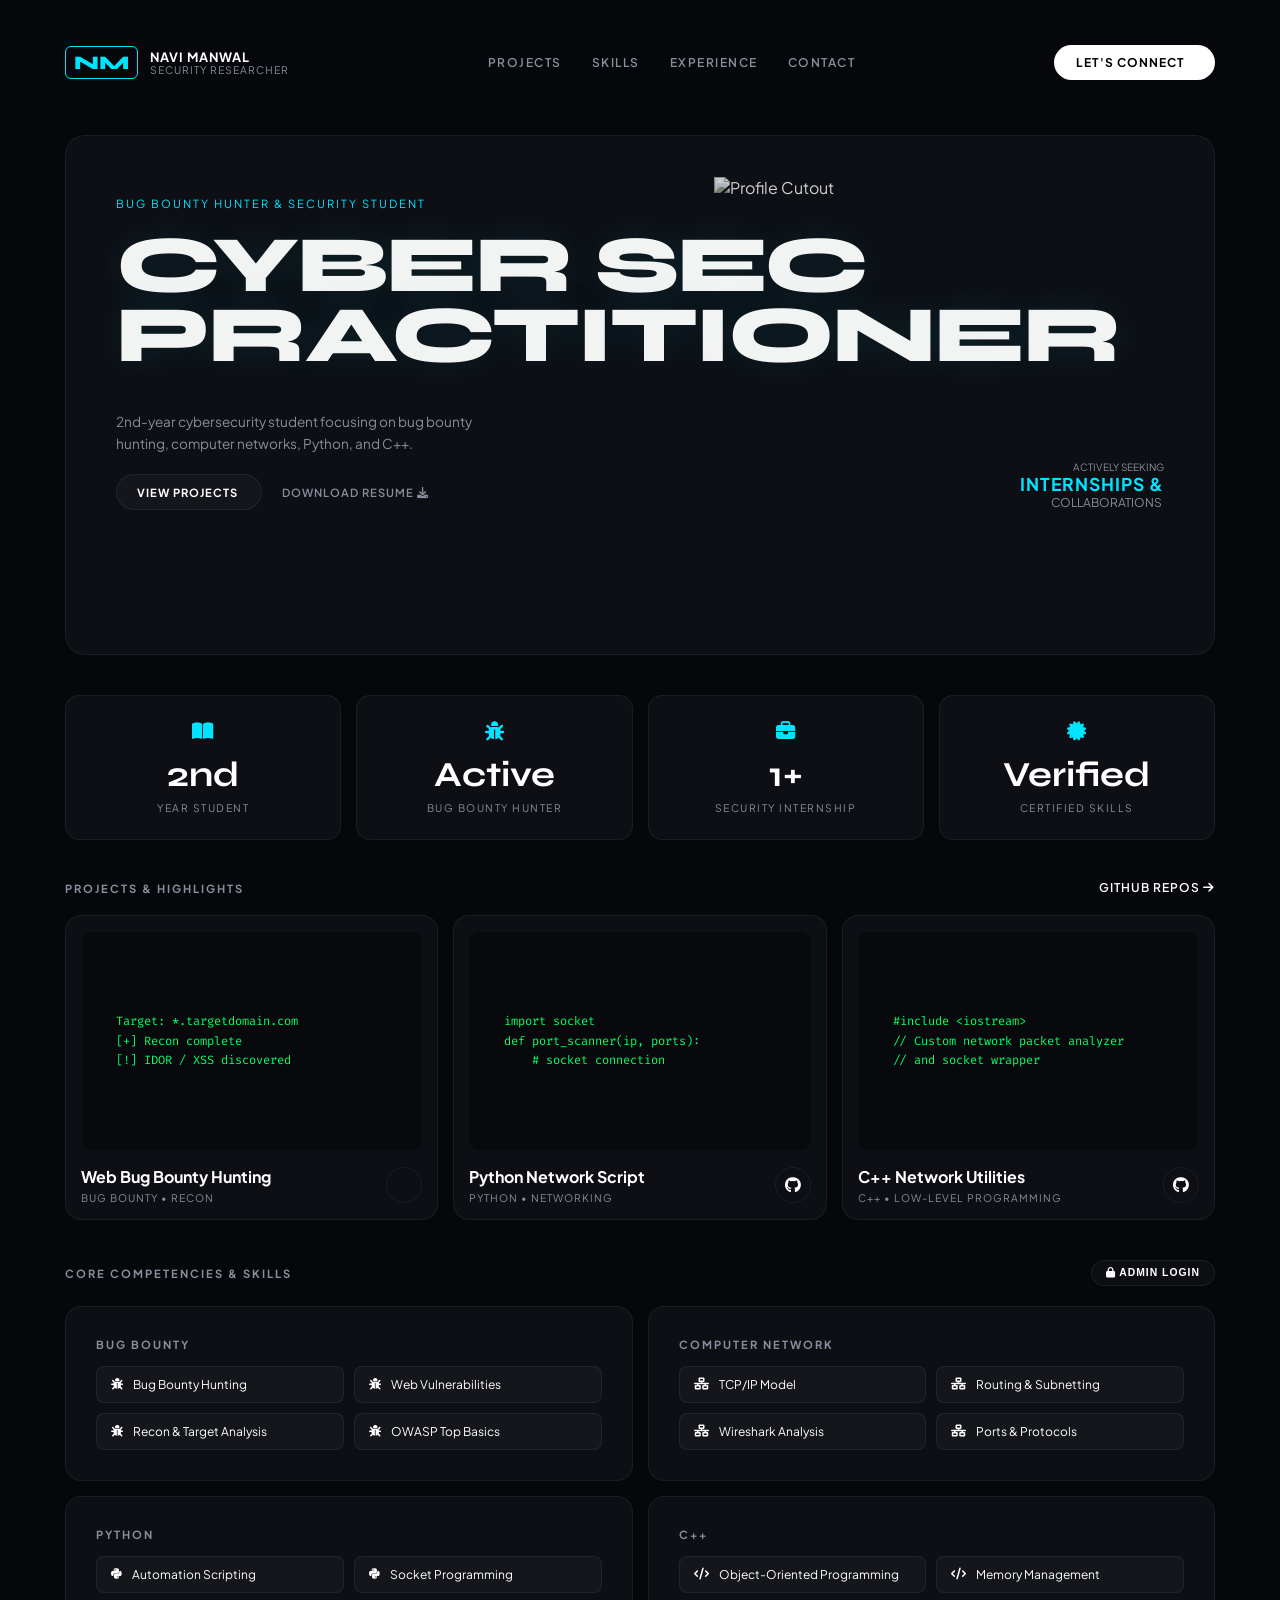
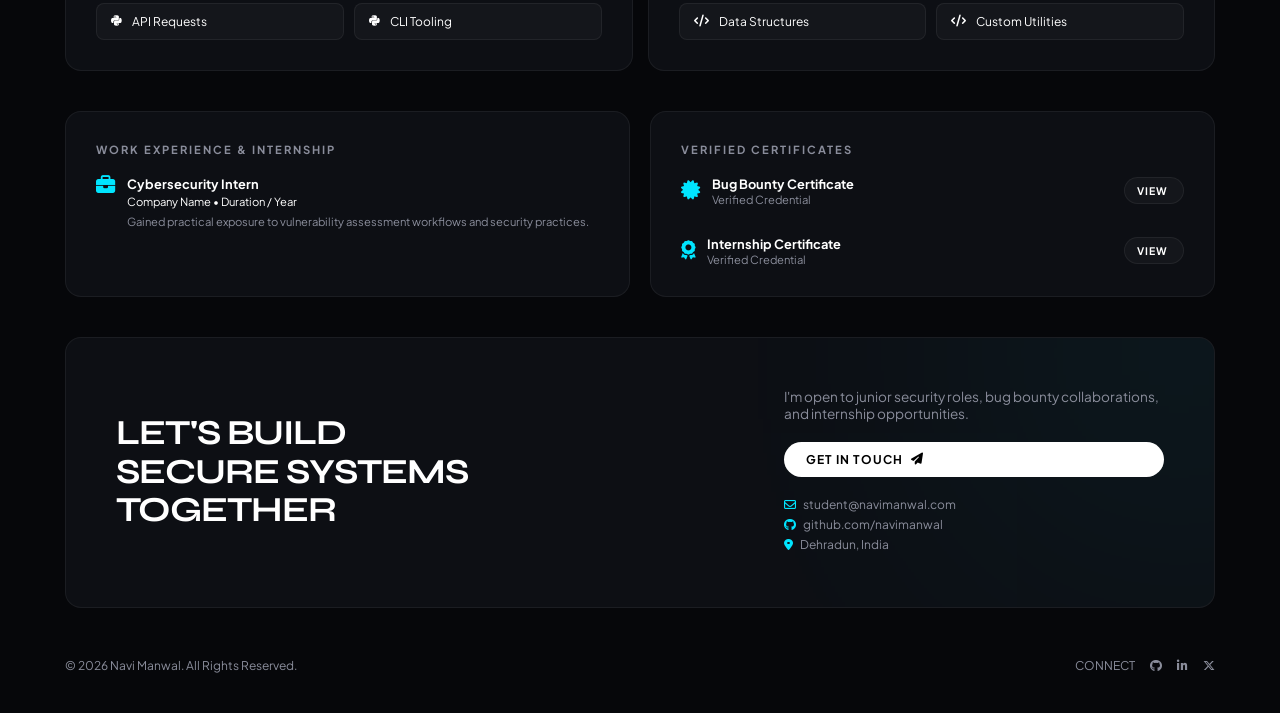
==== index.htm @ b8444556 "Add files via upload" ====
<!DOCTYPE html>
<html lang="en">
<head>
    <meta charset="UTF-8">
    <meta name="viewport" content="width=device-width, initial-scale=1.0">
    <title>Portfolio | Cyber Sec Student & Bug Bounty Hunter</title>
    <!-- FontAwesome Icons -->
    <link rel="stylesheet" href="https://cdnjs.cloudflare.com/ajax/libs/font-awesome/6.5.1/css/all.min.css">
    <!-- Google Fonts -->
    <link href="https://fonts.googleapis.com/css2?family=Plus+Jakarta+Sans:wght@300;400;500;600;700&family=Syne:wght@700;800&family=Fira+Code:wght@400;600&display=swap" rel="stylesheet">
    
    <style>
        :root {
            --bg-main: #06070a;
            --card-bg: #0d0f14;
            --card-border: rgba(255, 255, 255, 0.06);
            --text-primary: #ffffff;
            --text-muted: #8a8d9b;
            --cyber-accent: #00e5ff; 
            --cyber-glow: rgba(0, 229, 255, 0.2);
            --font-main: 'Plus Jakarta Sans', sans-serif;
            --font-heading: 'Syne', sans-serif;
            --font-mono: 'Fira Code', monospace;
        }

        * {
            margin: 0;
            padding: 0;
            box-sizing: border-box;
            scroll-behavior: smooth;
        }

        body {
            background-color: var(--bg-main);
            color: var(--text-primary);
            font-family: var(--font-main);
            display: flex;
            justify-content: center;
            padding: 30px 15px;
        }

        .page-wrapper {
            width: 100%;
            max-width: 1150px;
            display: flex;
            flex-direction: column;
            gap: 40px;
            position: relative;
            z-index: 2;
        }

        .navbar {
            display: flex;
            justify-content: space-between;
            align-items: center;
            padding: 15px 0;
        }

        .logo {
            display: flex;
            align-items: center;
            gap: 12px;
        }

        .logo-icon {
            font-family: var(--font-heading);
            font-weight: 800;
            font-size: 1.2rem;
            border: 1px solid var(--cyber-accent);
            padding: 4px 8px;
            border-radius: 6px;
            color: var(--cyber-accent);
        }

        .logo-text {
            display: flex;
            flex-direction: column;
            line-height: 1.1;
            font-size: 0.8rem;
            letter-spacing: 1px;
        }

        .logo-text small {
            color: var(--text-muted);
            font-size: 0.65rem;
        }

        .nav-links {
            display: flex;
            gap: 30px;
        }

        .nav-links a {
            color: var(--text-muted);
            text-decoration: none;
            font-size: 0.75rem;
            font-weight: 600;
            letter-spacing: 1.5px;
            transition: color 0.3s;
        }

        .nav-links a:hover {
            color: var(--cyber-accent);
        }

        .btn-pill-light {
            background: var(--text-primary);
            color: #000;
            padding: 10px 22px;
            border-radius: 30px;
            text-decoration: none;
            font-weight: 700;
            font-size: 0.75rem;
            letter-spacing: 1px;
            display: inline-flex;
            align-items: center;
            gap: 8px;
            transition: all 0.3s ease;
            border: none;
            cursor: pointer;
        }

        .btn-pill-light:hover {
            background: var(--cyber-accent);
            box-shadow: 0 0 15px var(--cyber-glow);
            transform: scale(1.03);
        }

        .hero-section {
            position: relative;
            background: var(--card-bg);
            border: 1px solid var(--card-border);
            border-radius: 20px;
            padding: 60px 50px 40px 50px;
            overflow: hidden;
            min-height: 520px;
            display: flex;
            flex-direction: column;
            justify-content: space-between;
        }

        .tagline {
            font-size: 0.7rem;
            letter-spacing: 2px;
            color: var(--cyber-accent);
            display: block;
            margin-bottom: 20px;
        }

        .giant-heading {
            font-family: var(--font-heading);
            font-size: 5rem;
            line-height: 0.88;
            letter-spacing: -2px;
            color: rgba(255, 255, 255, 0.95);
            font-weight: 800;
            pointer-events: none;
            text-shadow: 0 0 40px rgba(0, 229, 255, 0.1);
        }

        .hero-bottom-row {
            display: flex;
            justify-content: space-between;
            align-items: flex-end;
            margin-top: 40px;
            z-index: 2;
        }

        .hero-bio {
            max-width: 380px;
        }

        .hero-bio p {
            color: var(--text-muted);
            font-size: 0.85rem;
            line-height: 1.6;
            margin-bottom: 20px;
        }

        .hero-actions {
            display: flex;
            align-items: center;
            gap: 20px;
        }

        .btn-pill-outline {
            border: 1px solid var(--card-border);
            background: rgba(255, 255, 255, 0.03);
            color: var(--text-primary);
            padding: 10px 20px;
            border-radius: 30px;
            text-decoration: none;
            font-size: 0.7rem;
            font-weight: 700;
            letter-spacing: 1px;
            transition: all 0.3s;
            cursor: pointer;
        }

        .btn-pill-outline:hover {
            border-color: var(--cyber-accent);
            color: var(--cyber-accent);
        }

        .btn-link {
            color: var(--text-muted);
            text-decoration: none;
            font-size: 0.7rem;
            font-weight: 600;
            letter-spacing: 1px;
            transition: color 0.3s;
        }

        .btn-link:hover {
            color: var(--text-primary);
        }

        .availability-badge {
            text-align: right;
            display: flex;
            flex-direction: column;
            font-size: 0.75rem;
            color: var(--text-muted);
        }

        .availability-badge strong {
            color: var(--cyber-accent);
            font-size: 1.1rem;
            letter-spacing: 1px;
        }

        .hero-image-wrapper {
            position: absolute;
            right: 80px;
            bottom: 0;
            width: 420px;
            height: 100%;
            pointer-events: none;
            display: flex;
            align-items: flex-end;
            z-index: 1;
        }

        .hero-image-wrapper img {
            width: 100%;
            height: 92%;
            object-fit: cover;
            object-position: top;
            filter: grayscale(80%) contrast(110%);
            opacity: 0.8;
        }

        .stats-bar {
            display: grid;
            grid-template-columns: repeat(4, 1fr);
            gap: 15px;
        }

        .stat-card {
            background: var(--card-bg);
            border: 1px solid var(--card-border);
            border-radius: 14px;
            padding: 25px 20px;
            text-align: center;
            transition: border-color 0.3s;
        }

        .stat-card:hover {
            border-color: rgba(0, 229, 255, 0.3);
        }

        .stat-card i {
            color: var(--cyber-accent);
            font-size: 1.2rem;
            margin-bottom: 12px;
        }

        .stat-card h2 {
            font-size: 2.2rem;
            font-family: var(--font-heading);
            margin-bottom: 5px;
        }

        .stat-card p {
            color: var(--text-muted);
            font-size: 0.65rem;
            letter-spacing: 1.5px;
        }

        .section {
            display: flex;
            flex-direction: column;
            gap: 20px;
        }

        .section-header {
            display: flex;
            justify-content: space-between;
            align-items: center;
        }

        .section-tag, .box-tag {
            font-size: 0.7rem;
            letter-spacing: 2px;
            color: var(--text-muted);
            font-weight: 700;
            display: block;
        }

        .section-link {
            color: var(--text-primary);
            text-decoration: none;
            font-size: 0.75rem;
            letter-spacing: 1px;
            font-weight: 600;
        }

        .section-link:hover {
            color: var(--cyber-accent);
        }

        .portfolio-grid {
            display: grid;
            grid-template-columns: repeat(3, 1fr);
            gap: 15px;
        }

        .skills-container-grid {
            display: grid;
            grid-template-columns: repeat(2, 1fr);
            gap: 15px;
        }

        .project-card {
            background: var(--card-bg);
            border: 1px solid var(--card-border);
            border-radius: 16px;
            padding: 15px;
            display: flex;
            flex-direction: column;
            gap: 15px;
            transition: transform 0.2s, box-shadow 0.2s;
        }

        .project-card:hover {
            transform: translateY(-5px);
            box-shadow: 0 10px 20px rgba(0, 0, 0, 0.5);
            border-color: rgba(0, 229, 255, 0.2);
        }

        .card-preview {
            height: 220px;
            background: #08090c;
            border-radius: 10px;
            display: flex;
            align-items: center;
            justify-content: center;
            color: var(--text-muted);
            font-size: 0.9rem;
            border: 1px solid rgba(255, 255, 255, 0.02);
        }

        .terminal-preview .mock-ui {
            font-family: var(--font-mono);
            color: #00ff66;
            font-size: 0.75rem;
            text-align: left;
            width: 80%;
            line-height: 1.6;
        }

        .card-info {
            display: flex;
            justify-content: space-between;
            align-items: center;
        }

        .card-info h3 {
            font-size: 1rem;
            margin-bottom: 4px;
        }

        .card-info p {
            font-size: 0.65rem;
            color: var(--text-muted);
            letter-spacing: 1px;
        }

        .icon-btn {
            border: 1px solid var(--card-border);
            width: 36px;
            height: 36px;
            border-radius: 50%;
            display: flex;
            align-items: center;
            justify-content: center;
            color: var(--text-primary);
            text-decoration: none;
            transition: all 0.3s;
        }

        .project-card:hover .icon-btn {
            background: var(--cyber-accent);
            color: #000;
            border-color: var(--cyber-accent);
        }

        .dual-grid-section {
            display: grid;
            grid-template-columns: 1fr 1fr;
            gap: 20px;
        }

        .content-box {
            background: var(--card-bg);
            border: 1px solid var(--card-border);
            border-radius: 16px;
            padding: 30px;
        }

        .tools-grid {
            display: grid;
            grid-template-columns: repeat(2, 1fr);
            gap: 10px;
            margin-top: 15px;
        }

        .tool-badge {
            background: rgba(255, 255, 255, 0.03);
            border: 1px solid var(--card-border);
            padding: 10px 14px;
            border-radius: 8px;
            font-size: 0.75rem;
            display: flex;
            align-items: center;
            gap: 10px;
            transition: border-color 0.3s;
        }

        .tool-badge:hover {
            border-color: var(--cyber-accent);
            color: var(--cyber-accent);
        }

        .education-list {
            display: flex;
            flex-direction: column;
            gap: 15px;
            margin-top: 15px;
        }

        .edu-item {
            display: flex;
            gap: 12px;
            font-size: 0.8rem;
        }

        .edu-item p {
            font-size: 0.7rem;
            color: var(--text-muted);
        }

        .cta-banner {
            background: var(--card-bg);
            border: 1px solid var(--card-border);
            border-radius: 16px;
            padding: 50px;
            display: flex;
            justify-content: space-between;
            align-items: center;
            position: relative;
            overflow: hidden;
        }

        .cta-banner::before {
            content: "";
            position: absolute;
            top: -50%; right: -10%;
            width: 300px; height: 300px;
            background: var(--cyber-accent);
            filter: blur(150px);
            opacity: 0.1;
            z-index: 0;
        }

        .cta-left, .cta-right {
            position: relative;
            z-index: 1;
        }

        .cta-left h2 {
            font-family: var(--font-heading);
            font-size: 2.2rem;
            line-height: 1.1;
            letter-spacing: -1px;
        }

        .cta-right {
            max-width: 380px;
            display: flex;
            flex-direction: column;
            gap: 20px;
        }

        .cta-right p {
            color: var(--text-muted);
            font-size: 0.85rem;
        }

        .contact-details p {
            font-size: 0.75rem;
            margin-bottom: 5px;
            color: var(--text-muted);
        }

        .contact-details i {
            color: var(--cyber-accent);
            margin-right: 5px;
        }

        .bottom-bar {
            display: flex;
            justify-content: space-between;
            align-items: center;
            font-size: 0.75rem;
            color: var(--text-muted);
            padding: 10px 0;
        }

        .footer-socials {
            display: flex;
            align-items: center;
            gap: 15px;
        }

        .footer-socials a {
            color: var(--text-muted);
            text-decoration: none;
            transition: color 0.2s;
        }

        .footer-socials a:hover {
            color: var(--cyber-accent);
        }

        @media (max-width: 900px) {
            .giant-heading { font-size: 3.5rem; }
            .hero-image-wrapper { opacity: 0.2; right: 0; }
            .stats-bar, .portfolio-grid, .dual-grid-section, .skills-container-grid { grid-template-columns: 1fr; }
            .cta-banner { flex-direction: column; gap: 30px; text-align: center; }
        }
    </style>
</head>
<body>

    <div class="page-wrapper">
        <!-- Header -->
        <header class="navbar">
            <div class="logo">
                <span class="logo-icon">NM</span>
                <div class="logo-text">
                    <strong>NAVI MANWAL</strong>
                    <small>SECURITY RESEARCHER</small>
                </div>
            </div>
            <nav class="nav-links">
                <a href="#work">PROJECTS</a>
                <a href="#skills">SKILLS</a>
                <a href="#experience">EXPERIENCE</a>
                <a href="#contact">CONTACT</a>
            </nav>
            <a href="#contact" class="btn-pill-light">LET'S CONNECT <i class="fa-solid fa-arrow-up-right"></i></a>
        </header>

        <!-- Hero Section -->
        <section class="hero-section">
            <div class="hero-content">
                <span class="tagline">BUG BOUNTY HUNTER & SECURITY STUDENT</span>
                <h1 class="giant-heading">CYBER SEC<br>PRACTITIONER</h1>
                
                <div class="hero-bottom-row">
                    <div class="hero-bio">
                        <p>2nd-year cybersecurity student focusing on bug bounty hunting, computer networks, Python, and C++.</p>
                        <div class="hero-actions">
                            <a href="#work" class="btn-pill-outline">VIEW PROJECTS <i class="fa-solid fa-arrow-up-right"></i></a>
                            <a href="#" class="btn-link">DOWNLOAD RESUME <i class="fa-solid fa-download"></i></a>
                        </div>
                    </div>

                    <div class="availability-badge">
                        <small>ACTIVELY SEEKING</small>
                        <strong>INTERNSHIPS &</strong>
                        <span>COLLABORATIONS <i class="fa-solid fa-arrow-up-right"></i></span>
                    </div>
                </div>
            </div>

            <div class="hero-image-wrapper">
                <img src="1.jpg" alt="Profile Cutout">
            </div>
        </section>

        <!-- Stats Bar -->
        <section class="stats-bar">
            <div class="stat-card">
                <i class="fa-solid fa-book-open"></i>
                <h2>2nd</h2>
                <p>YEAR STUDENT</p>
            </div>
            <div class="stat-card">
                <i class="fa-solid fa-bug"></i>
                <h2>Active</h2>
                <p>BUG BOUNTY HUNTER</p>
            </div>
            <div class="stat-card">
                <i class="fa-solid fa-briefcase"></i>
                <h2>1+</h2>
                <p>SECURITY INTERNSHIP</p>
            </div>
            <div class="stat-card">
                <i class="fa-solid fa-certificate"></i>
                <h2>Verified</h2>
                <p>CERTIFIED SKILLS</p>
            </div>
        </section>

        <!-- Projects Section -->
        <section id="work" class="section">
            <div class="section-header">
                <span class="section-tag">PROJECTS & HIGHLIGHTS</span>
                <a href="#" class="section-link">GITHUB REPOS <i class="fa-solid fa-arrow-right"></i></a>
            </div>

            <div class="portfolio-grid">
                <div class="project-card">
                    <div class="card-preview terminal-preview">
                        <div class="mock-ui">Target: *.targetdomain.com<br>[+] Recon complete<br>[!] IDOR / XSS discovered</div>
                    </div>
                    <div class="card-info">
                        <div>
                            <h3>Web Bug Bounty Hunting</h3>
                            <p>BUG BOUNTY • RECON</p>
                        </div>
                        <a href="#" class="icon-btn"><i class="fa-solid fa-arrow-up-right"></i></a>
                    </div>
                </div>

                <div class="project-card">
                    <div class="card-preview terminal-preview">
                        <div class="mock-ui">import socket<br>def port_scanner(ip, ports):<br>&nbsp;&nbsp;&nbsp;&nbsp;# socket connection</div>
                    </div>
                    <div class="card-info">
                        <div>
                            <h3>Python Network Script</h3>
                            <p>PYTHON • NETWORKING</p>
                        </div>
                        <a href="#" class="icon-btn"><i class="fa-brands fa-github"></i></a>
                    </div>
                </div>

                <div class="project-card">
                    <div class="card-preview terminal-preview">
                        <div class="mock-ui">#include &lt;iostream&gt;<br>// Custom network packet analyzer<br>// and socket wrapper</div>
                    </div>
                    <div class="card-info">
                        <div>
                            <h3>C++ Network Utilities</h3>
                            <p>C++ • LOW-LEVEL PROGRAMMING</p>
                        </div>
                        <a href="#" class="icon-btn"><i class="fa-brands fa-github"></i></a>
                    </div>
                </div>
            </div>
        </section>

        <!-- Dynamic Skills Section -->
        <section id="skills" class="section">
            <div class="section-header" style="align-items: center;">
                <span class="section-tag">CORE COMPETENCIES & SKILLS</span>
                <!-- Secret Admin Login Button for You Only -->
                <button onclick="adminLogin()" class="btn-pill-outline" style="padding: 6px 14px; font-size: 0.65rem;">
                    <i class="fa-solid fa-lock"></i> ADMIN LOGIN
                </button>
            </div>

            <!-- Skills Box Grid -->
            <div id="skills-container" class="skills-container-grid"></div>

            <!-- Protected Add Skill Form (Hidden by default) -->
            <div id="admin-panel" class="content-box" style="border: 1px dashed rgba(0, 229, 255, 0.4); margin-top: 5px; display: none;">
                <div style="display: flex; justify-content: space-between; align-items: center;">
                    <span class="box-tag" style="color: var(--cyber-accent);"><i class="fa-solid fa-shield-halved"></i> SECURE ADMIN PANEL: ADD NEW SKILL</span>
                    <button onclick="adminLogout()" style="background: none; border: none; color: var(--text-muted); cursor: pointer; font-size: 0.7rem;"><i class="fa-solid fa-xmark"></i> LOCK</button>
                </div>
                <form id="add-skill-form" style="display: flex; gap: 12px; margin-top: 15px; flex-wrap: wrap; align-items: center;">
                    <select id="skill-category" style="background: #06070a; color: #fff; border: 1px solid var(--card-border); padding: 10px 14px; border-radius: 8px; font-size: 0.75rem; outline: none; cursor: pointer;">
                        <option value="BUG BOUNTY">BUG BOUNTY</option>
                        <option value="COMPUTER NETWORK">COMPUTER NETWORK</option>
                        <option value="PYTHON">PYTHON</option>
                        <option value="C++">C++</option>
                    </select>
                    <input type="text" id="new-skill-name" placeholder="Type skill name (e.g. Wireshark)" required style="background: #06070a; color: #fff; border: 1px solid var(--card-border); padding: 10px 14px; border-radius: 8px; font-size: 0.75rem; flex-grow: 1; outline: none;">
                    <button type="submit" class="btn-pill-light" style="padding: 10px 20px; font-size: 0.7rem;">ADD SKILL</button>
                </form>
            </div>
        </section>

        <!-- Experience & Certificates Section -->
        <section id="experience" class="dual-grid-section">
            <div class="content-box">
                <span class="box-tag">WORK EXPERIENCE & INTERNSHIP</span>
                <div class="education-list" style="margin-top: 20px;">
                    <div class="edu-item">
                        <i class="fa-solid fa-briefcase" style="font-size: 1.2rem; color: var(--cyber-accent);"></i>
                        <div>
                            <strong>Cybersecurity Intern</strong>
                            <p style="color: var(--text-primary); margin-top: 2px;">Company Name • Duration / Year</p>
                            <p style="margin-top: 6px; line-height: 1.4;">Gained practical exposure to vulnerability assessment workflows and security practices.</p>
                        </div>
                    </div>
                </div>
            </div>

            <div class="content-box">
                <span class="box-tag">VERIFIED CERTIFICATES</span>
                <div class="education-list" style="margin-top: 20px;">
                    <div class="edu-item" style="align-items: center; justify-content: space-between;">
                        <div style="display: flex; gap: 12px; align-items: center;">
                            <i class="fa-solid fa-certificate" style="font-size: 1.2rem; color: var(--cyber-accent);"></i>
                            <div>
                                <strong>Bug Bounty Certificate</strong>
                                <p>Verified Credential</p>
                            </div>
                        </div>
                        <a href="#" class="btn-pill-outline" style="padding: 6px 12px; font-size: 0.65rem;">VIEW <i class="fa-solid fa-arrow-up-right"></i></a>
                    </div>

                    <div class="edu-item" style="align-items: center; justify-content: space-between; margin-top: 15px;">
                        <div style="display: flex; gap: 12px; align-items: center;">
                            <i class="fa-solid fa-award" style="font-size: 1.2rem; color: var(--cyber-accent);"></i>
                            <div>
                                <strong>Internship Certificate</strong>
                                <p>Verified Credential</p>
                            </div>
                        </div>
                        <a href="#" class="btn-pill-outline" style="padding: 6px 12px; font-size: 0.65rem;">VIEW <i class="fa-solid fa-arrow-up-right"></i></a>
                    </div>
                </div>
            </div>
        </section>

        <!-- Footer CTA Box -->
        <section class="cta-banner" id="contact">
            <div class="cta-left">
                <h2>LET'S BUILD<br>SECURE SYSTEMS<br>TOGETHER</h2>
            </div>
            <div class="cta-right">
                <p>I'm open to junior security roles, bug bounty collaborations, and internship opportunities.</p>
                <a href="mailto:student@navimanwal.com" class="btn-pill-light">GET IN TOUCH <i class="fa-solid fa-paper-plane"></i></a>
                <div class="contact-details">
                    <p><i class="fa-regular fa-envelope"></i> student@navimanwal.com</p>
                    <p><i class="fa-brands fa-github"></i> github.com/navimanwal</p>
                    <p><i class="fa-solid fa-location-dot"></i> Dehradun, India</p>
                </div>
            </div>
        </section>

        <!-- Footer -->
        <footer class="bottom-bar">
            <p>© 2026 Navi Manwal. All Rights Reserved.</p>
            <div class="footer-socials">
                <span>CONNECT</span>
                <a href="#"><i class="fa-brands fa-github"></i></a>
                <a href="#"><i class="fa-brands fa-linkedin-in"></i></a>
                <a href="#"><i class="fa-brands fa-x-twitter"></i></a>
            </div>
        </footer>
    </div>

    <!-- JavaScript code with PIN Protection -->
    <script>
        const ADMIN_PIN = "1234"; // Yahan aap apna secret PIN change kar sakte hain

        const defaultSkills = [
            {
                category: "BUG BOUNTY",
                icon: "fa-solid fa-bug",
                skills: ["Bug Bounty Hunting", "Web Vulnerabilities", "Recon & Target Analysis", "OWASP Top Basics"]
            },
            {
                category: "COMPUTER NETWORK",
                icon: "fa-solid fa-network-wired",
                skills: ["TCP/IP Model", "Routing & Subnetting", "Wireshark Analysis", "Ports & Protocols"]
            },
            {
                category: "PYTHON",
                icon: "fa-brands fa-python",
                skills: ["Automation Scripting", "Socket Programming", "API Requests", "CLI Tooling"]
            },
            {
                category: "C++",
                icon: "fa-solid fa-code",
                skills: ["Object-Oriented Programming", "Memory Management", "Data Structures", "Custom Utilities"]
            }
        ];

        let skillsData = JSON.parse(localStorage.getItem('nav_skills')) || defaultSkills;

        function renderSkills() {
            const container = document.getElementById('skills-container');
            container.innerHTML = '';

            skillsData.forEach(group => {
                const box = document.createElement('div');
                box.className = 'content-box';

                let badgesHTML = '';
                group.skills.forEach(skill => {
                    badgesHTML += `<div class="tool-badge"><i class="${group.icon}"></i> ${skill}</div>`;
                });

                box.innerHTML = `
                    <span class="box-tag">${group.category}</span>
                    <div class="tools-grid" style="margin-top: 15px;">
                        ${badgesHTML}
                    </div>
                `;

                container.appendChild(box);
            });
        }

        renderSkills();

        // Admin Login Function
        function adminLogin() {
            let userPin = prompt("Enter Admin PIN to add skills:");
            if (userPin === ADMIN_PIN) {
                document.getElementById('admin-panel').style.display = 'block';
                alert("Access Granted! You can now add skills.");
            } else if (userPin !== null) {
                alert("Incorrect PIN! Access Denied.");
            }
        }

        // Lock / Logout Admin Panel
        function adminLogout() {
            document.getElementById('admin-panel').style.display = 'none';
        }

        // Handle Form Submission
        document.getElementById('add-skill-form').addEventListener('submit', function(e) {
            e.preventDefault();
            
            const categorySelect = document.getElementById('skill-category').value;
            const skillInput = document.getElementById('new-skill-name').value.trim();

            if (!skillInput) return;

            const categoryObj = skillsData.find(item => item.category === categorySelect);
            if (categoryObj) {
                if (!categoryObj.skills.includes(skillInput)) {
                    categoryObj.skills.push(skillInput);
                }
            }

            localStorage.setItem('nav_skills', JSON.stringify(skillsData));
            renderSkills();
            document.getElementById('new-skill-name').value = '';
            alert("Skill added successfully!");
        });
    </script>
</body>
</html>
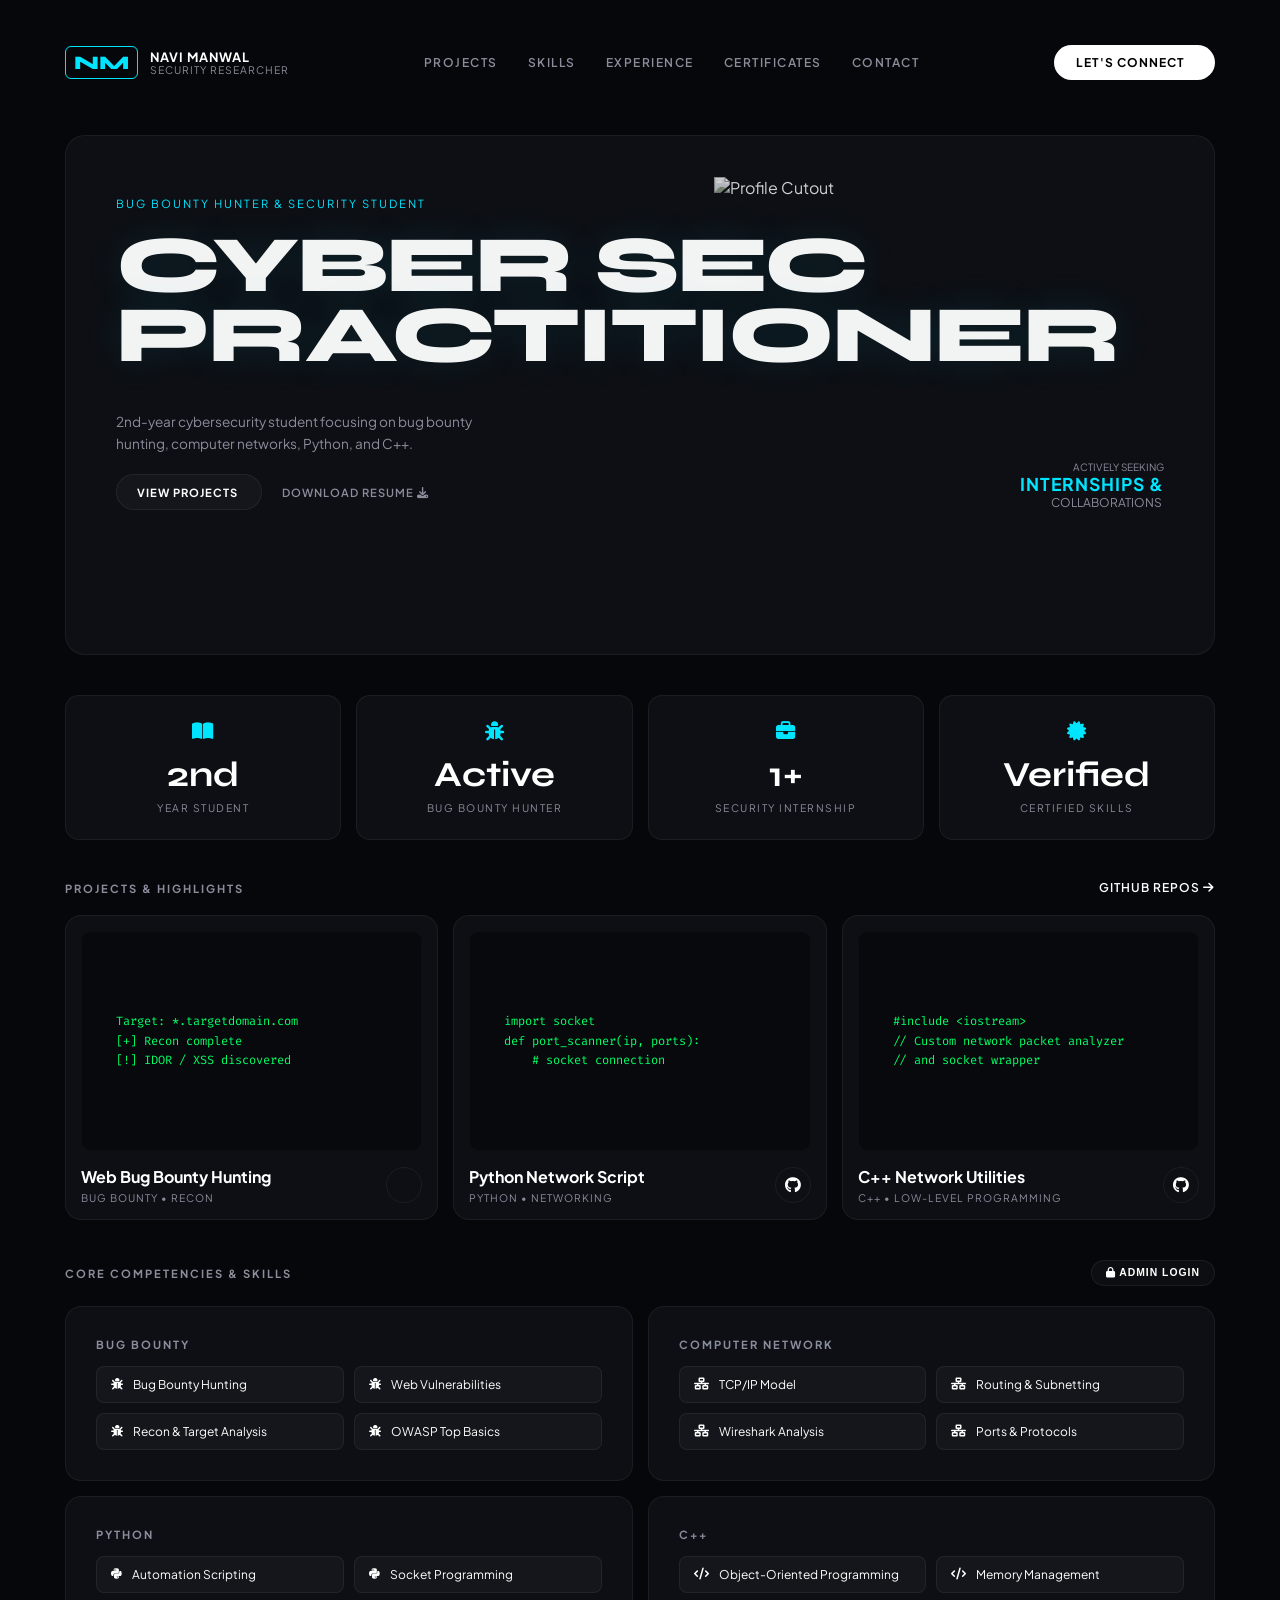
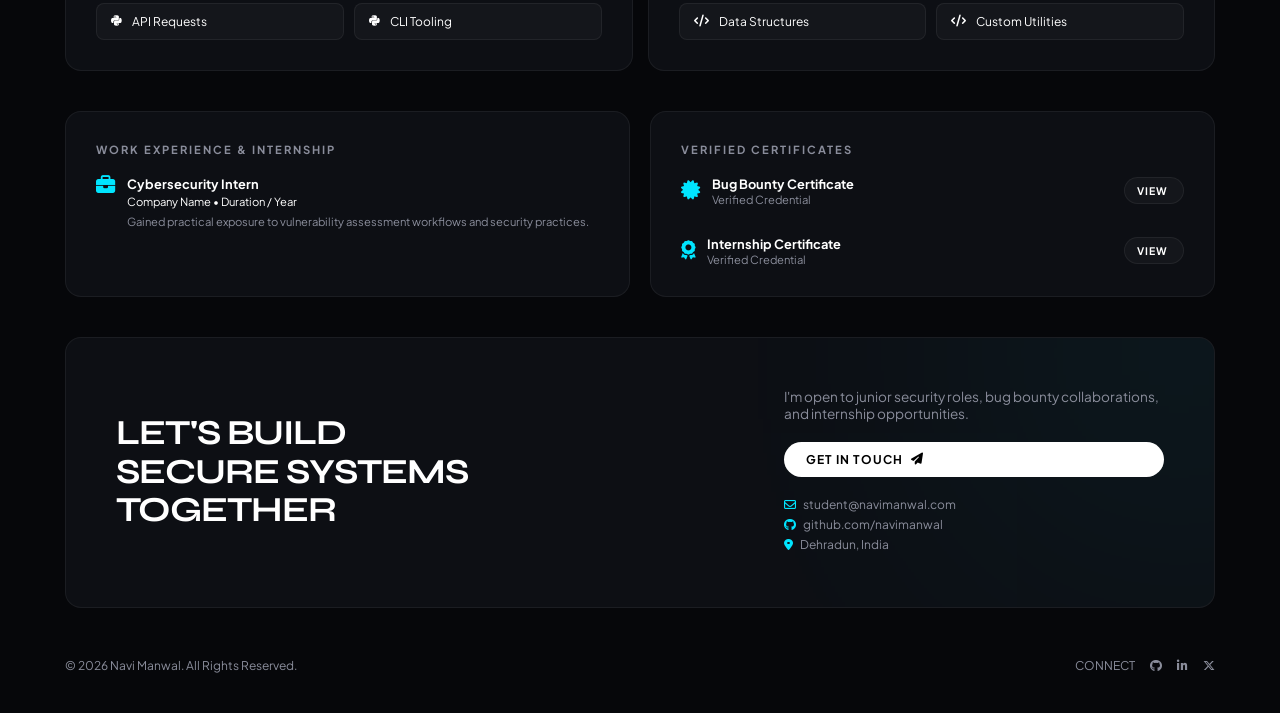
==== commit abdb65b3: "Update index.htm" ====
--- a/index.htm
+++ b/index.htm
@@ -8,548 +8,8 @@
     <link rel="stylesheet" href="https://cdnjs.cloudflare.com/ajax/libs/font-awesome/6.5.1/css/all.min.css">
     <!-- Google Fonts -->
     <link href="https://fonts.googleapis.com/css2?family=Plus+Jakarta+Sans:wght@300;400;500;600;700&family=Syne:wght@700;800&family=Fira+Code:wght@400;600&display=swap" rel="stylesheet">
-    
-    <style>
-        :root {
-            --bg-main: #06070a;
-            --card-bg: #0d0f14;
-            --card-border: rgba(255, 255, 255, 0.06);
-            --text-primary: #ffffff;
-            --text-muted: #8a8d9b;
-            --cyber-accent: #00e5ff; 
-            --cyber-glow: rgba(0, 229, 255, 0.2);
-            --font-main: 'Plus Jakarta Sans', sans-serif;
-            --font-heading: 'Syne', sans-serif;
-            --font-mono: 'Fira Code', monospace;
-        }
-
-        * {
-            margin: 0;
-            padding: 0;
-            box-sizing: border-box;
-            scroll-behavior: smooth;
-        }
-
-        body {
-            background-color: var(--bg-main);
-            color: var(--text-primary);
-            font-family: var(--font-main);
-            display: flex;
-            justify-content: center;
-            padding: 30px 15px;
-        }
-
-        .page-wrapper {
-            width: 100%;
-            max-width: 1150px;
-            display: flex;
-            flex-direction: column;
-            gap: 40px;
-            position: relative;
-            z-index: 2;
-        }
-
-        .navbar {
-            display: flex;
-            justify-content: space-between;
-            align-items: center;
-            padding: 15px 0;
-        }
-
-        .logo {
-            display: flex;
-            align-items: center;
-            gap: 12px;
-        }
-
-        .logo-icon {
-            font-family: var(--font-heading);
-            font-weight: 800;
-            font-size: 1.2rem;
-            border: 1px solid var(--cyber-accent);
-            padding: 4px 8px;
-            border-radius: 6px;
-            color: var(--cyber-accent);
-        }
-
-        .logo-text {
-            display: flex;
-            flex-direction: column;
-            line-height: 1.1;
-            font-size: 0.8rem;
-            letter-spacing: 1px;
-        }
-
-        .logo-text small {
-            color: var(--text-muted);
-            font-size: 0.65rem;
-        }
-
-        .nav-links {
-            display: flex;
-            gap: 30px;
-        }
-
-        .nav-links a {
-            color: var(--text-muted);
-            text-decoration: none;
-            font-size: 0.75rem;
-            font-weight: 600;
-            letter-spacing: 1.5px;
-            transition: color 0.3s;
-        }
-
-        .nav-links a:hover {
-            color: var(--cyber-accent);
-        }
-
-        .btn-pill-light {
-            background: var(--text-primary);
-            color: #000;
-            padding: 10px 22px;
-            border-radius: 30px;
-            text-decoration: none;
-            font-weight: 700;
-            font-size: 0.75rem;
-            letter-spacing: 1px;
-            display: inline-flex;
-            align-items: center;
-            gap: 8px;
-            transition: all 0.3s ease;
-            border: none;
-            cursor: pointer;
-        }
-
-        .btn-pill-light:hover {
-            background: var(--cyber-accent);
-            box-shadow: 0 0 15px var(--cyber-glow);
-            transform: scale(1.03);
-        }
-
-        .hero-section {
-            position: relative;
-            background: var(--card-bg);
-            border: 1px solid var(--card-border);
-            border-radius: 20px;
-            padding: 60px 50px 40px 50px;
-            overflow: hidden;
-            min-height: 520px;
-            display: flex;
-            flex-direction: column;
-            justify-content: space-between;
-        }
-
-        .tagline {
-            font-size: 0.7rem;
-            letter-spacing: 2px;
-            color: var(--cyber-accent);
-            display: block;
-            margin-bottom: 20px;
-        }
-
-        .giant-heading {
-            font-family: var(--font-heading);
-            font-size: 5rem;
-            line-height: 0.88;
-            letter-spacing: -2px;
-            color: rgba(255, 255, 255, 0.95);
-            font-weight: 800;
-            pointer-events: none;
-            text-shadow: 0 0 40px rgba(0, 229, 255, 0.1);
-        }
-
-        .hero-bottom-row {
-            display: flex;
-            justify-content: space-between;
-            align-items: flex-end;
-            margin-top: 40px;
-            z-index: 2;
-        }
-
-        .hero-bio {
-            max-width: 380px;
-        }
-
-        .hero-bio p {
-            color: var(--text-muted);
-            font-size: 0.85rem;
-            line-height: 1.6;
-            margin-bottom: 20px;
-        }
-
-        .hero-actions {
-            display: flex;
-            align-items: center;
-            gap: 20px;
-        }
-
-        .btn-pill-outline {
-            border: 1px solid var(--card-border);
-            background: rgba(255, 255, 255, 0.03);
-            color: var(--text-primary);
-            padding: 10px 20px;
-            border-radius: 30px;
-            text-decoration: none;
-            font-size: 0.7rem;
-            font-weight: 700;
-            letter-spacing: 1px;
-            transition: all 0.3s;
-            cursor: pointer;
-        }
-
-        .btn-pill-outline:hover {
-            border-color: var(--cyber-accent);
-            color: var(--cyber-accent);
-        }
-
-        .btn-link {
-            color: var(--text-muted);
-            text-decoration: none;
-            font-size: 0.7rem;
-            font-weight: 600;
-            letter-spacing: 1px;
-            transition: color 0.3s;
-        }
-
-        .btn-link:hover {
-            color: var(--text-primary);
-        }
-
-        .availability-badge {
-            text-align: right;
-            display: flex;
-            flex-direction: column;
-            font-size: 0.75rem;
-            color: var(--text-muted);
-        }
-
-        .availability-badge strong {
-            color: var(--cyber-accent);
-            font-size: 1.1rem;
-            letter-spacing: 1px;
-        }
-
-        .hero-image-wrapper {
-            position: absolute;
-            right: 80px;
-            bottom: 0;
-            width: 420px;
-            height: 100%;
-            pointer-events: none;
-            display: flex;
-            align-items: flex-end;
-            z-index: 1;
-        }
-
-        .hero-image-wrapper img {
-            width: 100%;
-            height: 92%;
-            object-fit: cover;
-            object-position: top;
-            filter: grayscale(80%) contrast(110%);
-            opacity: 0.8;
-        }
-
-        .stats-bar {
-            display: grid;
-            grid-template-columns: repeat(4, 1fr);
-            gap: 15px;
-        }
-
-        .stat-card {
-            background: var(--card-bg);
-            border: 1px solid var(--card-border);
-            border-radius: 14px;
-            padding: 25px 20px;
-            text-align: center;
-            transition: border-color 0.3s;
-        }
-
-        .stat-card:hover {
-            border-color: rgba(0, 229, 255, 0.3);
-        }
-
-        .stat-card i {
-            color: var(--cyber-accent);
-            font-size: 1.2rem;
-            margin-bottom: 12px;
-        }
-
-        .stat-card h2 {
-            font-size: 2.2rem;
-            font-family: var(--font-heading);
-            margin-bottom: 5px;
-        }
-
-        .stat-card p {
-            color: var(--text-muted);
-            font-size: 0.65rem;
-            letter-spacing: 1.5px;
-        }
-
-        .section {
-            display: flex;
-            flex-direction: column;
-            gap: 20px;
-        }
-
-        .section-header {
-            display: flex;
-            justify-content: space-between;
-            align-items: center;
-        }
-
-        .section-tag, .box-tag {
-            font-size: 0.7rem;
-            letter-spacing: 2px;
-            color: var(--text-muted);
-            font-weight: 700;
-            display: block;
-        }
-
-        .section-link {
-            color: var(--text-primary);
-            text-decoration: none;
-            font-size: 0.75rem;
-            letter-spacing: 1px;
-            font-weight: 600;
-        }
-
-        .section-link:hover {
-            color: var(--cyber-accent);
-        }
-
-        .portfolio-grid {
-            display: grid;
-            grid-template-columns: repeat(3, 1fr);
-            gap: 15px;
-        }
-
-        .skills-container-grid {
-            display: grid;
-            grid-template-columns: repeat(2, 1fr);
-            gap: 15px;
-        }
-
-        .project-card {
-            background: var(--card-bg);
-            border: 1px solid var(--card-border);
-            border-radius: 16px;
-            padding: 15px;
-            display: flex;
-            flex-direction: column;
-            gap: 15px;
-            transition: transform 0.2s, box-shadow 0.2s;
-        }
-
-        .project-card:hover {
-            transform: translateY(-5px);
-            box-shadow: 0 10px 20px rgba(0, 0, 0, 0.5);
-            border-color: rgba(0, 229, 255, 0.2);
-        }
-
-        .card-preview {
-            height: 220px;
-            background: #08090c;
-            border-radius: 10px;
-            display: flex;
-            align-items: center;
-            justify-content: center;
-            color: var(--text-muted);
-            font-size: 0.9rem;
-            border: 1px solid rgba(255, 255, 255, 0.02);
-        }
-
-        .terminal-preview .mock-ui {
-            font-family: var(--font-mono);
-            color: #00ff66;
-            font-size: 0.75rem;
-            text-align: left;
-            width: 80%;
-            line-height: 1.6;
-        }
-
-        .card-info {
-            display: flex;
-            justify-content: space-between;
-            align-items: center;
-        }
-
-        .card-info h3 {
-            font-size: 1rem;
-            margin-bottom: 4px;
-        }
-
-        .card-info p {
-            font-size: 0.65rem;
-            color: var(--text-muted);
-            letter-spacing: 1px;
-        }
-
-        .icon-btn {
-            border: 1px solid var(--card-border);
-            width: 36px;
-            height: 36px;
-            border-radius: 50%;
-            display: flex;
-            align-items: center;
-            justify-content: center;
-            color: var(--text-primary);
-            text-decoration: none;
-            transition: all 0.3s;
-        }
-
-        .project-card:hover .icon-btn {
-            background: var(--cyber-accent);
-            color: #000;
-            border-color: var(--cyber-accent);
-        }
-
-        .dual-grid-section {
-            display: grid;
-            grid-template-columns: 1fr 1fr;
-            gap: 20px;
-        }
-
-        .content-box {
-            background: var(--card-bg);
-            border: 1px solid var(--card-border);
-            border-radius: 16px;
-            padding: 30px;
-        }
-
-        .tools-grid {
-            display: grid;
-            grid-template-columns: repeat(2, 1fr);
-            gap: 10px;
-            margin-top: 15px;
-        }
-
-        .tool-badge {
-            background: rgba(255, 255, 255, 0.03);
-            border: 1px solid var(--card-border);
-            padding: 10px 14px;
-            border-radius: 8px;
-            font-size: 0.75rem;
-            display: flex;
-            align-items: center;
-            gap: 10px;
-            transition: border-color 0.3s;
-        }
-
-        .tool-badge:hover {
-            border-color: var(--cyber-accent);
-            color: var(--cyber-accent);
-        }
-
-        .education-list {
-            display: flex;
-            flex-direction: column;
-            gap: 15px;
-            margin-top: 15px;
-        }
-
-        .edu-item {
-            display: flex;
-            gap: 12px;
-            font-size: 0.8rem;
-        }
-
-        .edu-item p {
-            font-size: 0.7rem;
-            color: var(--text-muted);
-        }
-
-        .cta-banner {
-            background: var(--card-bg);
-            border: 1px solid var(--card-border);
-            border-radius: 16px;
-            padding: 50px;
-            display: flex;
-            justify-content: space-between;
-            align-items: center;
-            position: relative;
-            overflow: hidden;
-        }
-
-        .cta-banner::before {
-            content: "";
-            position: absolute;
-            top: -50%; right: -10%;
-            width: 300px; height: 300px;
-            background: var(--cyber-accent);
-            filter: blur(150px);
-            opacity: 0.1;
-            z-index: 0;
-        }
-
-        .cta-left, .cta-right {
-            position: relative;
-            z-index: 1;
-        }
-
-        .cta-left h2 {
-            font-family: var(--font-heading);
-            font-size: 2.2rem;
-            line-height: 1.1;
-            letter-spacing: -1px;
-        }
-
-        .cta-right {
-            max-width: 380px;
-            display: flex;
-            flex-direction: column;
-            gap: 20px;
-        }
-
-        .cta-right p {
-            color: var(--text-muted);
-            font-size: 0.85rem;
-        }
-
-        .contact-details p {
-            font-size: 0.75rem;
-            margin-bottom: 5px;
-            color: var(--text-muted);
-        }
-
-        .contact-details i {
-            color: var(--cyber-accent);
-            margin-right: 5px;
-        }
-
-        .bottom-bar {
-            display: flex;
-            justify-content: space-between;
-            align-items: center;
-            font-size: 0.75rem;
-            color: var(--text-muted);
-            padding: 10px 0;
-        }
-
-        .footer-socials {
-            display: flex;
-            align-items: center;
-            gap: 15px;
-        }
-
-        .footer-socials a {
-            color: var(--text-muted);
-            text-decoration: none;
-            transition: color 0.2s;
-        }
-
-        .footer-socials a:hover {
-            color: var(--cyber-accent);
-        }
-
-        @media (max-width: 900px) {
-            .giant-heading { font-size: 3.5rem; }
-            .hero-image-wrapper { opacity: 0.2; right: 0; }
-            .stats-bar, .portfolio-grid, .dual-grid-section, .skills-container-grid { grid-template-columns: 1fr; }
-            .cta-banner { flex-direction: column; gap: 30px; text-align: center; }
-        }
-    </style>
+    <!-- External CSS File -->
+    <link rel="stylesheet" href="style.css">
 </head>
 <body>
 
@@ -567,6 +27,7 @@
                 <a href="#work">PROJECTS</a>
                 <a href="#skills">SKILLS</a>
                 <a href="#experience">EXPERIENCE</a>
+                <a href="certificates.html">CERTIFICATES</a>
                 <a href="#contact">CONTACT</a>
             </nav>
             <a href="#contact" class="btn-pill-light">LET'S CONNECT <i class="fa-solid fa-arrow-up-right"></i></a>
@@ -677,7 +138,6 @@
         <section id="skills" class="section">
             <div class="section-header" style="align-items: center;">
                 <span class="section-tag">CORE COMPETENCIES & SKILLS</span>
-                <!-- Secret Admin Login Button for You Only -->
                 <button onclick="adminLogin()" class="btn-pill-outline" style="padding: 6px 14px; font-size: 0.65rem;">
                     <i class="fa-solid fa-lock"></i> ADMIN LOGIN
                 </button>
@@ -686,7 +146,7 @@
             <!-- Skills Box Grid -->
             <div id="skills-container" class="skills-container-grid"></div>
 
-            <!-- Protected Add Skill Form (Hidden by default) -->
+            <!-- Protected Add Skill Form -->
             <div id="admin-panel" class="content-box" style="border: 1px dashed rgba(0, 229, 255, 0.4); margin-top: 5px; display: none;">
                 <div style="display: flex; justify-content: space-between; align-items: center;">
                     <span class="box-tag" style="color: var(--cyber-accent);"><i class="fa-solid fa-shield-halved"></i> SECURE ADMIN PANEL: ADD NEW SKILL</span>
@@ -732,7 +192,7 @@
                                 <p>Verified Credential</p>
                             </div>
                         </div>
-                        <a href="#" class="btn-pill-outline" style="padding: 6px 12px; font-size: 0.65rem;">VIEW <i class="fa-solid fa-arrow-up-right"></i></a>
+                        <a href="certificates.html" class="btn-pill-outline" style="padding: 6px 12px; font-size: 0.65rem;">VIEW <i class="fa-solid fa-arrow-up-right"></i></a>
                     </div>
 
                     <div class="edu-item" style="align-items: center; justify-content: space-between; margin-top: 15px;">
@@ -743,7 +203,7 @@
                                 <p>Verified Credential</p>
                             </div>
                         </div>
-                        <a href="#" class="btn-pill-outline" style="padding: 6px 12px; font-size: 0.65rem;">VIEW <i class="fa-solid fa-arrow-up-right"></i></a>
+                        <a href="certificates.html" class="btn-pill-outline" style="padding: 6px 12px; font-size: 0.65rem;">VIEW <i class="fa-solid fa-arrow-up-right"></i></a>
                     </div>
                 </div>
             </div>
@@ -777,98 +237,7 @@
         </footer>
     </div>
 
-    <!-- JavaScript code with PIN Protection -->
-    <script>
-        const ADMIN_PIN = "1234"; // Yahan aap apna secret PIN change kar sakte hain
-
-        const defaultSkills = [
-            {
-                category: "BUG BOUNTY",
-                icon: "fa-solid fa-bug",
-                skills: ["Bug Bounty Hunting", "Web Vulnerabilities", "Recon & Target Analysis", "OWASP Top Basics"]
-            },
-            {
-                category: "COMPUTER NETWORK",
-                icon: "fa-solid fa-network-wired",
-                skills: ["TCP/IP Model", "Routing & Subnetting", "Wireshark Analysis", "Ports & Protocols"]
-            },
-            {
-                category: "PYTHON",
-                icon: "fa-brands fa-python",
-                skills: ["Automation Scripting", "Socket Programming", "API Requests", "CLI Tooling"]
-            },
-            {
-                category: "C++",
-                icon: "fa-solid fa-code",
-                skills: ["Object-Oriented Programming", "Memory Management", "Data Structures", "Custom Utilities"]
-            }
-        ];
-
-        let skillsData = JSON.parse(localStorage.getItem('nav_skills')) || defaultSkills;
-
-        function renderSkills() {
-            const container = document.getElementById('skills-container');
-            container.innerHTML = '';
-
-            skillsData.forEach(group => {
-                const box = document.createElement('div');
-                box.className = 'content-box';
-
-                let badgesHTML = '';
-                group.skills.forEach(skill => {
-                    badgesHTML += `<div class="tool-badge"><i class="${group.icon}"></i> ${skill}</div>`;
-                });
-
-                box.innerHTML = `
-                    <span class="box-tag">${group.category}</span>
-                    <div class="tools-grid" style="margin-top: 15px;">
-                        ${badgesHTML}
-                    </div>
-                `;
-
-                container.appendChild(box);
-            });
-        }
-
-        renderSkills();
-
-        // Admin Login Function
-        function adminLogin() {
-            let userPin = prompt("Enter Admin PIN to add skills:");
-            if (userPin === ADMIN_PIN) {
-                document.getElementById('admin-panel').style.display = 'block';
-                alert("Access Granted! You can now add skills.");
-            } else if (userPin !== null) {
-                alert("Incorrect PIN! Access Denied.");
-            }
-        }
-
-        // Lock / Logout Admin Panel
-        function adminLogout() {
-            document.getElementById('admin-panel').style.display = 'none';
-        }
-
-        // Handle Form Submission
-        document.getElementById('add-skill-form').addEventListener('submit', function(e) {
-            e.preventDefault();
-            
-            const categorySelect = document.getElementById('skill-category').value;
-            const skillInput = document.getElementById('new-skill-name').value.trim();
-
-            if (!skillInput) return;
-
-            const categoryObj = skillsData.find(item => item.category === categorySelect);
-            if (categoryObj) {
-                if (!categoryObj.skills.includes(skillInput)) {
-                    categoryObj.skills.push(skillInput);
-                }
-            }
-
-            localStorage.setItem('nav_skills', JSON.stringify(skillsData));
-            renderSkills();
-            document.getElementById('new-skill-name').value = '';
-            alert("Skill added successfully!");
-        });
-    </script>
+    <!-- External JavaScript File -->
+    <script src="script.js"></script>
 </body>
-</html>+</html>
--- a/style.css
+++ b/style.css
@@ -0,0 +1,539 @@
+:root {
+    --bg-main: #06070a;
+    --card-bg: #0d0f14;
+    --card-border: rgba(255, 255, 255, 0.06);
+    --text-primary: #ffffff;
+    --text-muted: #8a8d9b;
+    --cyber-accent: #00e5ff; 
+    --cyber-glow: rgba(0, 229, 255, 0.2);
+    --font-main: 'Plus Jakarta Sans', sans-serif;
+    --font-heading: 'Syne', sans-serif;
+    --font-mono: 'Fira Code', monospace;
+}
+
+* {
+    margin: 0;
+    padding: 0;
+    box-sizing: border-box;
+    scroll-behavior: smooth;
+}
+
+body {
+    background-color: var(--bg-main);
+    color: var(--text-primary);
+    font-family: var(--font-main);
+    display: flex;
+    justify-content: center;
+    padding: 30px 15px;
+}
+
+.page-wrapper {
+    width: 100%;
+    max-width: 1150px;
+    display: flex;
+    flex-direction: column;
+    gap: 40px;
+    position: relative;
+    z-index: 2;
+}
+
+.navbar {
+    display: flex;
+    justify-content: space-between;
+    align-items: center;
+    padding: 15px 0;
+}
+
+.logo {
+    display: flex;
+    align-items: center;
+    gap: 12px;
+}
+
+.logo-icon {
+    font-family: var(--font-heading);
+    font-weight: 800;
+    font-size: 1.2rem;
+    border: 1px solid var(--cyber-accent);
+    padding: 4px 8px;
+    border-radius: 6px;
+    color: var(--cyber-accent);
+}
+
+.logo-text {
+    display: flex;
+    flex-direction: column;
+    line-height: 1.1;
+    font-size: 0.8rem;
+    letter-spacing: 1px;
+}
+
+.logo-text small {
+    color: var(--text-muted);
+    font-size: 0.65rem;
+}
+
+.nav-links {
+    display: flex;
+    gap: 30px;
+}
+
+.nav-links a {
+    color: var(--text-muted);
+    text-decoration: none;
+    font-size: 0.75rem;
+    font-weight: 600;
+    letter-spacing: 1.5px;
+    transition: color 0.3s;
+}
+
+.nav-links a:hover {
+    color: var(--cyber-accent);
+}
+
+.btn-pill-light {
+    background: var(--text-primary);
+    color: #000;
+    padding: 10px 22px;
+    border-radius: 30px;
+    text-decoration: none;
+    font-weight: 700;
+    font-size: 0.75rem;
+    letter-spacing: 1px;
+    display: inline-flex;
+    align-items: center;
+    gap: 8px;
+    transition: all 0.3s ease;
+    border: none;
+    cursor: pointer;
+}
+
+.btn-pill-light:hover {
+    background: var(--cyber-accent);
+    box-shadow: 0 0 15px var(--cyber-glow);
+    transform: scale(1.03);
+}
+
+.hero-section {
+    position: relative;
+    background: var(--card-bg);
+    border: 1px solid var(--card-border);
+    border-radius: 20px;
+    padding: 60px 50px 40px 50px;
+    overflow: hidden;
+    min-height: 520px;
+    display: flex;
+    flex-direction: column;
+    justify-content: space-between;
+}
+
+.tagline {
+    font-size: 0.7rem;
+    letter-spacing: 2px;
+    color: var(--cyber-accent);
+    display: block;
+    margin-bottom: 20px;
+}
+
+.giant-heading {
+    font-family: var(--font-heading);
+    font-size: 5rem;
+    line-height: 0.88;
+    letter-spacing: -2px;
+    color: rgba(255, 255, 255, 0.95);
+    font-weight: 800;
+    pointer-events: none;
+    text-shadow: 0 0 40px rgba(0, 229, 255, 0.1);
+}
+
+.hero-bottom-row {
+    display: flex;
+    justify-content: space-between;
+    align-items: flex-end;
+    margin-top: 40px;
+    z-index: 2;
+}
+
+.hero-bio {
+    max-width: 380px;
+}
+
+.hero-bio p {
+    color: var(--text-muted);
+    font-size: 0.85rem;
+    line-height: 1.6;
+    margin-bottom: 20px;
+}
+
+.hero-actions {
+    display: flex;
+    align-items: center;
+    gap: 20px;
+}
+
+.btn-pill-outline {
+    border: 1px solid var(--card-border);
+    background: rgba(255, 255, 255, 0.03);
+    color: var(--text-primary);
+    padding: 10px 20px;
+    border-radius: 30px;
+    text-decoration: none;
+    font-size: 0.7rem;
+    font-weight: 700;
+    letter-spacing: 1px;
+    transition: all 0.3s;
+    cursor: pointer;
+}
+
+.btn-pill-outline:hover {
+    border-color: var(--cyber-accent);
+    color: var(--cyber-accent);
+}
+
+.btn-link {
+    color: var(--text-muted);
+    text-decoration: none;
+    font-size: 0.7rem;
+    font-weight: 600;
+    letter-spacing: 1px;
+    transition: color 0.3s;
+}
+
+.btn-link:hover {
+    color: var(--text-primary);
+}
+
+.availability-badge {
+    text-align: right;
+    display: flex;
+    flex-direction: column;
+    font-size: 0.75rem;
+    color: var(--text-muted);
+}
+
+.availability-badge strong {
+    color: var(--cyber-accent);
+    font-size: 1.1rem;
+    letter-spacing: 1px;
+}
+
+.hero-image-wrapper {
+    position: absolute;
+    right: 80px;
+    bottom: 0;
+    width: 420px;
+    height: 100%;
+    pointer-events: none;
+    display: flex;
+    align-items: flex-end;
+    z-index: 1;
+}
+
+.hero-image-wrapper img {
+    width: 100%;
+    height: 92%;
+    object-fit: cover;
+    object-position: top;
+    filter: grayscale(80%) contrast(110%);
+    opacity: 0.8;
+}
+
+.stats-bar {
+    display: grid;
+    grid-template-columns: repeat(4, 1fr);
+    gap: 15px;
+}
+
+.stat-card {
+    background: var(--card-bg);
+    border: 1px solid var(--card-border);
+    border-radius: 14px;
+    padding: 25px 20px;
+    text-align: center;
+    transition: border-color 0.3s;
+}
+
+.stat-card:hover {
+    border-color: rgba(0, 229, 255, 0.3);
+}
+
+.stat-card i {
+    color: var(--cyber-accent);
+    font-size: 1.2rem;
+    margin-bottom: 12px;
+}
+
+.stat-card h2 {
+    font-size: 2.2rem;
+    font-family: var(--font-heading);
+    margin-bottom: 5px;
+}
+
+.stat-card p {
+    color: var(--text-muted);
+    font-size: 0.65rem;
+    letter-spacing: 1.5px;
+}
+
+.section {
+    display: flex;
+    flex-direction: column;
+    gap: 20px;
+}
+
+.section-header {
+    display: flex;
+    justify-content: space-between;
+    align-items: center;
+}
+
+.section-tag, .box-tag {
+    font-size: 0.7rem;
+    letter-spacing: 2px;
+    color: var(--text-muted);
+    font-weight: 700;
+    display: block;
+}
+
+.section-link {
+    color: var(--text-primary);
+    text-decoration: none;
+    font-size: 0.75rem;
+    letter-spacing: 1px;
+    font-weight: 600;
+}
+
+.section-link:hover {
+    color: var(--cyber-accent);
+}
+
+.portfolio-grid {
+    display: grid;
+    grid-template-columns: repeat(3, 1fr);
+    gap: 15px;
+}
+
+.skills-container-grid {
+    display: grid;
+    grid-template-columns: repeat(2, 1fr);
+    gap: 15px;
+}
+
+.project-card {
+    background: var(--card-bg);
+    border: 1px solid var(--card-border);
+    border-radius: 16px;
+    padding: 15px;
+    display: flex;
+    flex-direction: column;
+    gap: 15px;
+    transition: transform 0.2s, box-shadow 0.2s;
+}
+
+.project-card:hover {
+    transform: translateY(-5px);
+    box-shadow: 0 10px 20px rgba(0, 0, 0, 0.5);
+    border-color: rgba(0, 229, 255, 0.2);
+}
+
+.card-preview {
+    height: 220px;
+    background: #08090c;
+    border-radius: 10px;
+    display: flex;
+    align-items: center;
+    justify-content: center;
+    color: var(--text-muted);
+    font-size: 0.9rem;
+    border: 1px solid rgba(255, 255, 255, 0.02);
+}
+
+.terminal-preview .mock-ui {
+    font-family: var(--font-mono);
+    color: #00ff66;
+    font-size: 0.75rem;
+    text-align: left;
+    width: 80%;
+    line-height: 1.6;
+}
+
+.card-info {
+    display: flex;
+    justify-content: space-between;
+    align-items: center;
+}
+
+.card-info h3 {
+    font-size: 1rem;
+    margin-bottom: 4px;
+}
+
+.card-info p {
+    font-size: 0.65rem;
+    color: var(--text-muted);
+    letter-spacing: 1px;
+}
+
+.icon-btn {
+    border: 1px solid var(--card-border);
+    width: 36px;
+    height: 36px;
+    border-radius: 50%;
+    display: flex;
+    align-items: center;
+    justify-content: center;
+    color: var(--text-primary);
+    text-decoration: none;
+    transition: all 0.3s;
+}
+
+.project-card:hover .icon-btn {
+    background: var(--cyber-accent);
+    color: #000;
+    border-color: var(--cyber-accent);
+}
+
+.dual-grid-section {
+    display: grid;
+    grid-template-columns: 1fr 1fr;
+    gap: 20px;
+}
+
+.content-box {
+    background: var(--card-bg);
+    border: 1px solid var(--card-border);
+    border-radius: 16px;
+    padding: 30px;
+}
+
+.tools-grid {
+    display: grid;
+    grid-template-columns: repeat(2, 1fr);
+    gap: 10px;
+    margin-top: 15px;
+}
+
+.tool-badge {
+    background: rgba(255, 255, 255, 0.03);
+    border: 1px solid var(--card-border);
+    padding: 10px 14px;
+    border-radius: 8px;
+    font-size: 0.75rem;
+    display: flex;
+    align-items: center;
+    gap: 10px;
+    transition: border-color 0.3s;
+}
+
+.tool-badge:hover {
+    border-color: var(--cyber-accent);
+    color: var(--cyber-accent);
+}
+
+.education-list {
+    display: flex;
+    flex-direction: column;
+    gap: 15px;
+    margin-top: 15px;
+}
+
+.edu-item {
+    display: flex;
+    gap: 12px;
+    font-size: 0.8rem;
+}
+
+.edu-item p {
+    font-size: 0.7rem;
+    color: var(--text-muted);
+}
+
+.cta-banner {
+    background: var(--card-bg);
+    border: 1px solid var(--card-border);
+    border-radius: 16px;
+    padding: 50px;
+    display: flex;
+    justify-content: space-between;
+    align-items: center;
+    position: relative;
+    overflow: hidden;
+}
+
+.cta-banner::before {
+    content: "";
+    position: absolute;
+    top: -50%; right: -10%;
+    width: 300px; height: 300px;
+    background: var(--cyber-accent);
+    filter: blur(150px);
+    opacity: 0.1;
+    z-index: 0;
+}
+
+.cta-left, .cta-right {
+    position: relative;
+    z-index: 1;
+}
+
+.cta-left h2 {
+    font-family: var(--font-heading);
+    font-size: 2.2rem;
+    line-height: 1.1;
+    letter-spacing: -1px;
+}
+
+.cta-right {
+    max-width: 380px;
+    display: flex;
+    flex-direction: column;
+    gap: 20px;
+}
+
+.cta-right p {
+    color: var(--text-muted);
+    font-size: 0.85rem;
+}
+
+.contact-details p {
+    font-size: 0.75rem;
+    margin-bottom: 5px;
+    color: var(--text-muted);
+}
+
+.contact-details i {
+    color: var(--cyber-accent);
+    margin-right: 5px;
+}
+
+.bottom-bar {
+    display: flex;
+    justify-content: space-between;
+    align-items: center;
+    font-size: 0.75rem;
+    color: var(--text-muted);
+    padding: 10px 0;
+}
+
+.footer-socials {
+    display: flex;
+    align-items: center;
+    gap: 15px;
+}
+
+.footer-socials a {
+    color: var(--text-muted);
+    text-decoration: none;
+    transition: color 0.2s;
+}
+
+.footer-socials a:hover {
+    color: var(--cyber-accent);
+}
+
+@media (max-width: 900px) {
+    .giant-heading { font-size: 3.5rem; }
+    .hero-image-wrapper { opacity: 0.2; right: 0; }
+    .stats-bar, .portfolio-grid, .dual-grid-section, .skills-container-grid { grid-template-columns: 1fr; }
+    .cta-banner { flex-direction: column; gap: 30px; text-align: center; }
+}
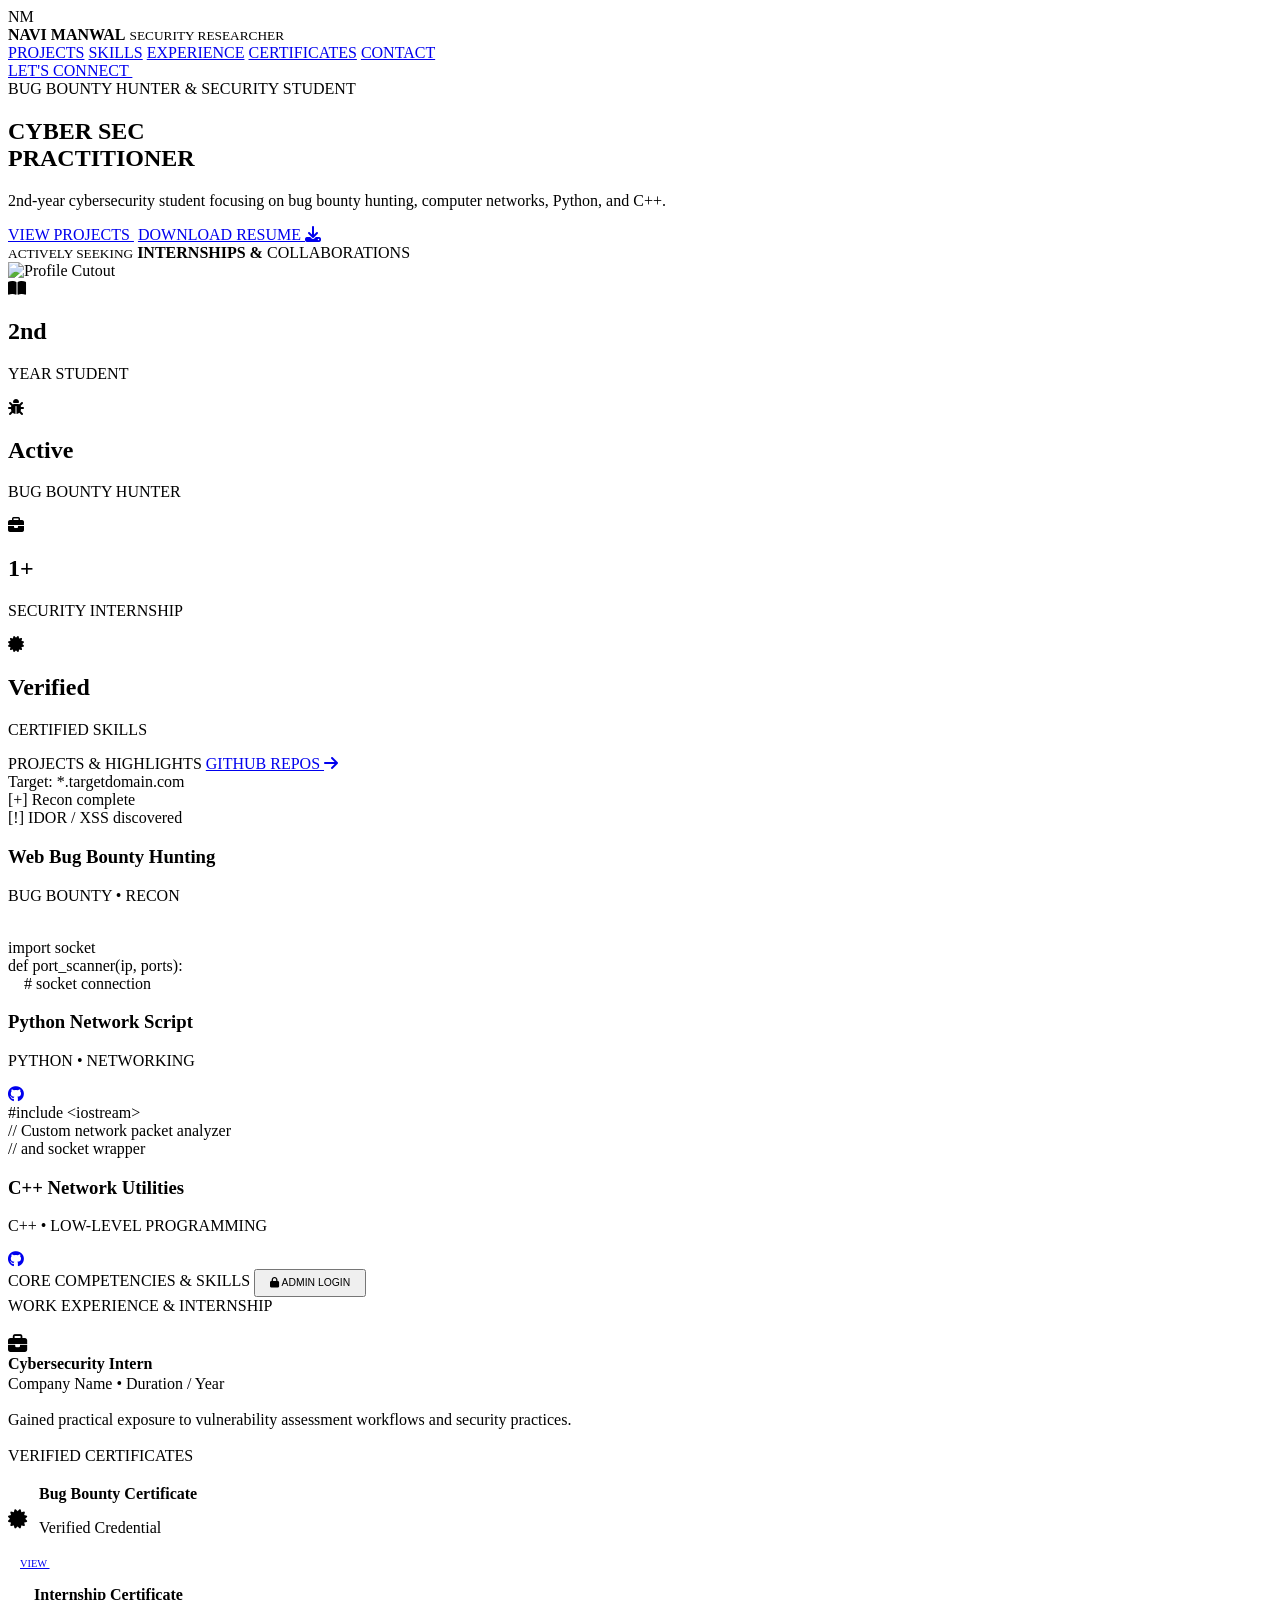
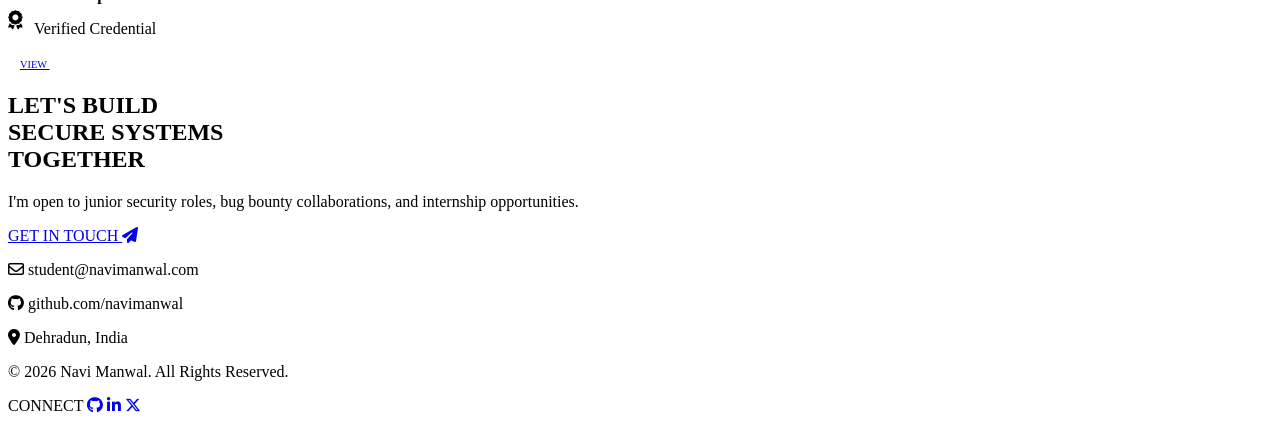
==== commit 0ad67e92: "Update index.htm" ====
--- a/index.htm
+++ b/index.htm
@@ -1,5 +1,6 @@
 <!DOCTYPE html>
 <html lang="en">
+
 <head>
     <meta charset="UTF-8">
     <meta name="viewport" content="width=device-width, initial-scale=1.0">
@@ -7,10 +8,13 @@
     <!-- FontAwesome Icons -->
     <link rel="stylesheet" href="https://cdnjs.cloudflare.com/ajax/libs/font-awesome/6.5.1/css/all.min.css">
     <!-- Google Fonts -->
-    <link href="https://fonts.googleapis.com/css2?family=Plus+Jakarta+Sans:wght@300;400;500;600;700&family=Syne:wght@700;800&family=Fira+Code:wght@400;600&display=swap" rel="stylesheet">
+    <link
+        href="https://fonts.googleapis.com/css2?family=Plus+Jakarta+Sans:wght@300;400;500;600;700&family=Syne:wght@700;800&family=Fira+Code:wght@400;600&display=swap"
+        rel="stylesheet">
     <!-- External CSS File -->
     <link rel="stylesheet" href="style.css">
 </head>
+
 <body>
 
     <div class="page-wrapper">
@@ -38,12 +42,14 @@
             <div class="hero-content">
                 <span class="tagline">BUG BOUNTY HUNTER & SECURITY STUDENT</span>
                 <h1 class="giant-heading">CYBER SEC<br>PRACTITIONER</h1>
-                
+
                 <div class="hero-bottom-row">
                     <div class="hero-bio">
-                        <p>2nd-year cybersecurity student focusing on bug bounty hunting, computer networks, Python, and C++.</p>
+                        <p>2nd-year cybersecurity student focusing on bug bounty hunting, computer networks, Python, and
+                            C++.</p>
                         <div class="hero-actions">
-                            <a href="#work" class="btn-pill-outline">VIEW PROJECTS <i class="fa-solid fa-arrow-up-right"></i></a>
+                            <a href="#work" class="btn-pill-outline">VIEW PROJECTS <i
+                                    class="fa-solid fa-arrow-up-right"></i></a>
                             <a href="#" class="btn-link">DOWNLOAD RESUME <i class="fa-solid fa-download"></i></a>
                         </div>
                     </div>
@@ -95,7 +101,8 @@
             <div class="portfolio-grid">
                 <div class="project-card">
                     <div class="card-preview terminal-preview">
-                        <div class="mock-ui">Target: *.targetdomain.com<br>[+] Recon complete<br>[!] IDOR / XSS discovered</div>
+                        <div class="mock-ui">Target: *.targetdomain.com<br>[+] Recon complete<br>[!] IDOR / XSS
+                            discovered</div>
                     </div>
                     <div class="card-info">
                         <div>
@@ -108,7 +115,8 @@
 
                 <div class="project-card">
                     <div class="card-preview terminal-preview">
-                        <div class="mock-ui">import socket<br>def port_scanner(ip, ports):<br>&nbsp;&nbsp;&nbsp;&nbsp;# socket connection</div>
+                        <div class="mock-ui">import socket<br>def port_scanner(ip, ports):<br>&nbsp;&nbsp;&nbsp;&nbsp;#
+                            socket connection</div>
                     </div>
                     <div class="card-info">
                         <div>
@@ -121,7 +129,8 @@
 
                 <div class="project-card">
                     <div class="card-preview terminal-preview">
-                        <div class="mock-ui">#include &lt;iostream&gt;<br>// Custom network packet analyzer<br>// and socket wrapper</div>
+                        <div class="mock-ui">#include &lt;iostream&gt;<br>// Custom network packet analyzer<br>// and
+                            socket wrapper</div>
                     </div>
                     <div class="card-info">
                         <div>
@@ -147,20 +156,28 @@
             <div id="skills-container" class="skills-container-grid"></div>
 
             <!-- Protected Add Skill Form -->
-            <div id="admin-panel" class="content-box" style="border: 1px dashed rgba(0, 229, 255, 0.4); margin-top: 5px; display: none;">
+            <div id="admin-panel" class="content-box"
+                style="border: 1px dashed rgba(0, 229, 255, 0.4); margin-top: 5px; display: none;">
                 <div style="display: flex; justify-content: space-between; align-items: center;">
-                    <span class="box-tag" style="color: var(--cyber-accent);"><i class="fa-solid fa-shield-halved"></i> SECURE ADMIN PANEL: ADD NEW SKILL</span>
-                    <button onclick="adminLogout()" style="background: none; border: none; color: var(--text-muted); cursor: pointer; font-size: 0.7rem;"><i class="fa-solid fa-xmark"></i> LOCK</button>
-                </div>
-                <form id="add-skill-form" style="display: flex; gap: 12px; margin-top: 15px; flex-wrap: wrap; align-items: center;">
-                    <select id="skill-category" style="background: #06070a; color: #fff; border: 1px solid var(--card-border); padding: 10px 14px; border-radius: 8px; font-size: 0.75rem; outline: none; cursor: pointer;">
+                    <span class="box-tag" style="color: var(--cyber-accent);"><i class="fa-solid fa-shield-halved"></i>
+                        SECURE ADMIN PANEL: ADD NEW SKILL</span>
+                    <button onclick="adminLogout()"
+                        style="background: none; border: none; color: var(--text-muted); cursor: pointer; font-size: 0.7rem;"><i
+                            class="fa-solid fa-xmark"></i> LOCK</button>
+                </div>
+                <form id="add-skill-form"
+                    style="display: flex; gap: 12px; margin-top: 15px; flex-wrap: wrap; align-items: center;">
+                    <select id="skill-category"
+                        style="background: #06070a; color: #fff; border: 1px solid var(--card-border); padding: 10px 14px; border-radius: 8px; font-size: 0.75rem; outline: none; cursor: pointer;">
                         <option value="BUG BOUNTY">BUG BOUNTY</option>
                         <option value="COMPUTER NETWORK">COMPUTER NETWORK</option>
                         <option value="PYTHON">PYTHON</option>
                         <option value="C++">C++</option>
                     </select>
-                    <input type="text" id="new-skill-name" placeholder="Type skill name (e.g. Wireshark)" required style="background: #06070a; color: #fff; border: 1px solid var(--card-border); padding: 10px 14px; border-radius: 8px; font-size: 0.75rem; flex-grow: 1; outline: none;">
-                    <button type="submit" class="btn-pill-light" style="padding: 10px 20px; font-size: 0.7rem;">ADD SKILL</button>
+                    <input type="text" id="new-skill-name" placeholder="Type skill name (e.g. Wireshark)" required
+                        style="background: #06070a; color: #fff; border: 1px solid var(--card-border); padding: 10px 14px; border-radius: 8px; font-size: 0.75rem; flex-grow: 1; outline: none;">
+                    <button type="submit" class="btn-pill-light" style="padding: 10px 20px; font-size: 0.7rem;">ADD
+                        SKILL</button>
                 </form>
             </div>
         </section>
@@ -175,7 +192,8 @@
                         <div>
                             <strong>Cybersecurity Intern</strong>
                             <p style="color: var(--text-primary); margin-top: 2px;">Company Name • Duration / Year</p>
-                            <p style="margin-top: 6px; line-height: 1.4;">Gained practical exposure to vulnerability assessment workflows and security practices.</p>
+                            <p style="margin-top: 6px; line-height: 1.4;">Gained practical exposure to vulnerability
+                                assessment workflows and security practices.</p>
                         </div>
                     </div>
                 </div>
@@ -186,16 +204,20 @@
                 <div class="education-list" style="margin-top: 20px;">
                     <div class="edu-item" style="align-items: center; justify-content: space-between;">
                         <div style="display: flex; gap: 12px; align-items: center;">
-                            <i class="fa-solid fa-certificate" style="font-size: 1.2rem; color: var(--cyber-accent);"></i>
+                            <i class="fa-solid fa-certificate"
+                                style="font-size: 1.2rem; color: var(--cyber-accent);"></i>
                             <div>
                                 <strong>Bug Bounty Certificate</strong>
                                 <p>Verified Credential</p>
                             </div>
                         </div>
-                        <a href="certificates.html" class="btn-pill-outline" style="padding: 6px 12px; font-size: 0.65rem;">VIEW <i class="fa-solid fa-arrow-up-right"></i></a>
-                    </div>
-
-                    <div class="edu-item" style="align-items: center; justify-content: space-between; margin-top: 15px;">
+                        <a href="certificates.html" class="btn-pill-outline"
+                            style="padding: 6px 12px; font-size: 0.65rem;">VIEW <i
+                                class="fa-solid fa-arrow-up-right"></i></a>
+                    </div>
+
+                    <div class="edu-item"
+                        style="align-items: center; justify-content: space-between; margin-top: 15px;">
                         <div style="display: flex; gap: 12px; align-items: center;">
                             <i class="fa-solid fa-award" style="font-size: 1.2rem; color: var(--cyber-accent);"></i>
                             <div>
@@ -203,7 +225,9 @@
                                 <p>Verified Credential</p>
                             </div>
                         </div>
-                        <a href="certificates.html" class="btn-pill-outline" style="padding: 6px 12px; font-size: 0.65rem;">VIEW <i class="fa-solid fa-arrow-up-right"></i></a>
+                        <a href="certificates.html" class="btn-pill-outline"
+                            style="padding: 6px 12px; font-size: 0.65rem;">VIEW <i
+                                class="fa-solid fa-arrow-up-right"></i></a>
                     </div>
                 </div>
             </div>
@@ -216,7 +240,8 @@
             </div>
             <div class="cta-right">
                 <p>I'm open to junior security roles, bug bounty collaborations, and internship opportunities.</p>
-                <a href="mailto:student@navimanwal.com" class="btn-pill-light">GET IN TOUCH <i class="fa-solid fa-paper-plane"></i></a>
+                <a href="mailto:student@navimanwal.com" class="btn-pill-light">GET IN TOUCH <i
+                        class="fa-solid fa-paper-plane"></i></a>
                 <div class="contact-details">
                     <p><i class="fa-regular fa-envelope"></i> student@navimanwal.com</p>
                     <p><i class="fa-brands fa-github"></i> github.com/navimanwal</p>
@@ -240,4 +265,5 @@
     <!-- External JavaScript File -->
     <script src="script.js"></script>
 </body>
+
 </html>
--- a/style.css
+++ b/style.css
@@ -1,539 +1,94 @@
-:root {
-    --bg-main: #06070a;
-    --card-bg: #0d0f14;
-    --card-border: rgba(255, 255, 255, 0.06);
-    --text-primary: #ffffff;
-    --text-muted: #8a8d9b;
-    --cyber-accent: #00e5ff; 
-    --cyber-glow: rgba(0, 229, 255, 0.2);
-    --font-main: 'Plus Jakarta Sans', sans-serif;
-    --font-heading: 'Syne', sans-serif;
-    --font-mono: 'Fira Code', monospace;
+const ADMIN_PIN = "1234"; // Yahan aap apna secret PIN change kar sakte hain
+
+const defaultSkills = [
+    {
+        category: "BUG BOUNTY",
+        icon: "fa-solid fa-bug",
+        skills: ["Bug Bounty Hunting", "Web Vulnerabilities", "Recon & Target Analysis", "OWASP Top Basics"]
+    },
+    {
+        category: "COMPUTER NETWORK",
+        icon: "fa-solid fa-network-wired",
+        skills: ["TCP/IP Model", "Routing & Subnetting", "Wireshark Analysis", "Ports & Protocols"]
+    },
+    {
+        category: "PYTHON",
+        icon: "fa-brands fa-python",
+        skills: ["Automation Scripting", "Socket Programming", "API Requests", "CLI Tooling"]
+    },
+    {
+        category: "C++",
+        icon: "fa-solid fa-code",
+        skills: ["Object-Oriented Programming", "Memory Management", "Data Structures", "Custom Utilities"]
+    }
+];
+
+let skillsData = JSON.parse(localStorage.getItem('nav_skills')) || defaultSkills;
+
+function renderSkills() {
+    const container = document.getElementById('skills-container');
+    if (!container) return;
+    container.innerHTML = '';
+
+    skillsData.forEach(group => {
+        const box = document.createElement('div');
+        box.className = 'content-box';
+
+        let badgesHTML = '';
+        group.skills.forEach(skill => {
+            badgesHTML += `<div class="tool-badge"><i class="${group.icon}"></i> ${skill}</div>`;
+        });
+
+        box.innerHTML = `
+            <span class="box-tag">${group.category}</span>
+            <div class="tools-grid" style="margin-top: 15px;">
+                ${badgesHTML}
+            </div>
+        `;
+
+        container.appendChild(box);
+    });
 }
 
-* {
-    margin: 0;
-    padding: 0;
-    box-sizing: border-box;
-    scroll-behavior: smooth;
+renderSkills();
+
+// Admin Login Function
+function adminLogin() {
+    let userPin = prompt("Enter Admin PIN to add skills:");
+    if (userPin === ADMIN_PIN) {
+        document.getElementById('admin-panel').style.display = 'block';
+        alert("Access Granted! You can now add skills.");
+    } else if (userPin !== null) {
+        alert("Incorrect PIN! Access Denied.");
+    }
 }
 
-body {
-    background-color: var(--bg-main);
-    color: var(--text-primary);
-    font-family: var(--font-main);
-    display: flex;
-    justify-content: center;
-    padding: 30px 15px;
+// Lock / Logout Admin Panel
+function adminLogout() {
+    document.getElementById('admin-panel').style.display = 'none';
 }
 
-.page-wrapper {
-    width: 100%;
-    max-width: 1150px;
-    display: flex;
-    flex-direction: column;
-    gap: 40px;
-    position: relative;
-    z-index: 2;
+// Handle Form Submission
+const addSkillForm = document.getElementById('add-skill-form');
+if (addSkillForm) {
+    addSkillForm.addEventListener('submit', function(e) {
+        e.preventDefault();
+        
+        const categorySelect = document.getElementById('skill-category').value;
+        const skillInput = document.getElementById('new-skill-name').value.trim();
+
+        if (!skillInput) return;
+
+        const categoryObj = skillsData.find(item => item.category === categorySelect);
+        if (categoryObj) {
+            if (!categoryObj.skills.includes(skillInput)) {
+                categoryObj.skills.push(skillInput);
+            }
+        }
+
+        localStorage.setItem('nav_skills', JSON.stringify(skillsData));
+        renderSkills();
+        document.getElementById('new-skill-name').value = '';
+        alert("Skill added successfully!");
+    });
 }
-
-.navbar {
-    display: flex;
-    justify-content: space-between;
-    align-items: center;
-    padding: 15px 0;
-}
-
-.logo {
-    display: flex;
-    align-items: center;
-    gap: 12px;
-}
-
-.logo-icon {
-    font-family: var(--font-heading);
-    font-weight: 800;
-    font-size: 1.2rem;
-    border: 1px solid var(--cyber-accent);
-    padding: 4px 8px;
-    border-radius: 6px;
-    color: var(--cyber-accent);
-}
-
-.logo-text {
-    display: flex;
-    flex-direction: column;
-    line-height: 1.1;
-    font-size: 0.8rem;
-    letter-spacing: 1px;
-}
-
-.logo-text small {
-    color: var(--text-muted);
-    font-size: 0.65rem;
-}
-
-.nav-links {
-    display: flex;
-    gap: 30px;
-}
-
-.nav-links a {
-    color: var(--text-muted);
-    text-decoration: none;
-    font-size: 0.75rem;
-    font-weight: 600;
-    letter-spacing: 1.5px;
-    transition: color 0.3s;
-}
-
-.nav-links a:hover {
-    color: var(--cyber-accent);
-}
-
-.btn-pill-light {
-    background: var(--text-primary);
-    color: #000;
-    padding: 10px 22px;
-    border-radius: 30px;
-    text-decoration: none;
-    font-weight: 700;
-    font-size: 0.75rem;
-    letter-spacing: 1px;
-    display: inline-flex;
-    align-items: center;
-    gap: 8px;
-    transition: all 0.3s ease;
-    border: none;
-    cursor: pointer;
-}
-
-.btn-pill-light:hover {
-    background: var(--cyber-accent);
-    box-shadow: 0 0 15px var(--cyber-glow);
-    transform: scale(1.03);
-}
-
-.hero-section {
-    position: relative;
-    background: var(--card-bg);
-    border: 1px solid var(--card-border);
-    border-radius: 20px;
-    padding: 60px 50px 40px 50px;
-    overflow: hidden;
-    min-height: 520px;
-    display: flex;
-    flex-direction: column;
-    justify-content: space-between;
-}
-
-.tagline {
-    font-size: 0.7rem;
-    letter-spacing: 2px;
-    color: var(--cyber-accent);
-    display: block;
-    margin-bottom: 20px;
-}
-
-.giant-heading {
-    font-family: var(--font-heading);
-    font-size: 5rem;
-    line-height: 0.88;
-    letter-spacing: -2px;
-    color: rgba(255, 255, 255, 0.95);
-    font-weight: 800;
-    pointer-events: none;
-    text-shadow: 0 0 40px rgba(0, 229, 255, 0.1);
-}
-
-.hero-bottom-row {
-    display: flex;
-    justify-content: space-between;
-    align-items: flex-end;
-    margin-top: 40px;
-    z-index: 2;
-}
-
-.hero-bio {
-    max-width: 380px;
-}
-
-.hero-bio p {
-    color: var(--text-muted);
-    font-size: 0.85rem;
-    line-height: 1.6;
-    margin-bottom: 20px;
-}
-
-.hero-actions {
-    display: flex;
-    align-items: center;
-    gap: 20px;
-}
-
-.btn-pill-outline {
-    border: 1px solid var(--card-border);
-    background: rgba(255, 255, 255, 0.03);
-    color: var(--text-primary);
-    padding: 10px 20px;
-    border-radius: 30px;
-    text-decoration: none;
-    font-size: 0.7rem;
-    font-weight: 700;
-    letter-spacing: 1px;
-    transition: all 0.3s;
-    cursor: pointer;
-}
-
-.btn-pill-outline:hover {
-    border-color: var(--cyber-accent);
-    color: var(--cyber-accent);
-}
-
-.btn-link {
-    color: var(--text-muted);
-    text-decoration: none;
-    font-size: 0.7rem;
-    font-weight: 600;
-    letter-spacing: 1px;
-    transition: color 0.3s;
-}
-
-.btn-link:hover {
-    color: var(--text-primary);
-}
-
-.availability-badge {
-    text-align: right;
-    display: flex;
-    flex-direction: column;
-    font-size: 0.75rem;
-    color: var(--text-muted);
-}
-
-.availability-badge strong {
-    color: var(--cyber-accent);
-    font-size: 1.1rem;
-    letter-spacing: 1px;
-}
-
-.hero-image-wrapper {
-    position: absolute;
-    right: 80px;
-    bottom: 0;
-    width: 420px;
-    height: 100%;
-    pointer-events: none;
-    display: flex;
-    align-items: flex-end;
-    z-index: 1;
-}
-
-.hero-image-wrapper img {
-    width: 100%;
-    height: 92%;
-    object-fit: cover;
-    object-position: top;
-    filter: grayscale(80%) contrast(110%);
-    opacity: 0.8;
-}
-
-.stats-bar {
-    display: grid;
-    grid-template-columns: repeat(4, 1fr);
-    gap: 15px;
-}
-
-.stat-card {
-    background: var(--card-bg);
-    border: 1px solid var(--card-border);
-    border-radius: 14px;
-    padding: 25px 20px;
-    text-align: center;
-    transition: border-color 0.3s;
-}
-
-.stat-card:hover {
-    border-color: rgba(0, 229, 255, 0.3);
-}
-
-.stat-card i {
-    color: var(--cyber-accent);
-    font-size: 1.2rem;
-    margin-bottom: 12px;
-}
-
-.stat-card h2 {
-    font-size: 2.2rem;
-    font-family: var(--font-heading);
-    margin-bottom: 5px;
-}
-
-.stat-card p {
-    color: var(--text-muted);
-    font-size: 0.65rem;
-    letter-spacing: 1.5px;
-}
-
-.section {
-    display: flex;
-    flex-direction: column;
-    gap: 20px;
-}
-
-.section-header {
-    display: flex;
-    justify-content: space-between;
-    align-items: center;
-}
-
-.section-tag, .box-tag {
-    font-size: 0.7rem;
-    letter-spacing: 2px;
-    color: var(--text-muted);
-    font-weight: 700;
-    display: block;
-}
-
-.section-link {
-    color: var(--text-primary);
-    text-decoration: none;
-    font-size: 0.75rem;
-    letter-spacing: 1px;
-    font-weight: 600;
-}
-
-.section-link:hover {
-    color: var(--cyber-accent);
-}
-
-.portfolio-grid {
-    display: grid;
-    grid-template-columns: repeat(3, 1fr);
-    gap: 15px;
-}
-
-.skills-container-grid {
-    display: grid;
-    grid-template-columns: repeat(2, 1fr);
-    gap: 15px;
-}
-
-.project-card {
-    background: var(--card-bg);
-    border: 1px solid var(--card-border);
-    border-radius: 16px;
-    padding: 15px;
-    display: flex;
-    flex-direction: column;
-    gap: 15px;
-    transition: transform 0.2s, box-shadow 0.2s;
-}
-
-.project-card:hover {
-    transform: translateY(-5px);
-    box-shadow: 0 10px 20px rgba(0, 0, 0, 0.5);
-    border-color: rgba(0, 229, 255, 0.2);
-}
-
-.card-preview {
-    height: 220px;
-    background: #08090c;
-    border-radius: 10px;
-    display: flex;
-    align-items: center;
-    justify-content: center;
-    color: var(--text-muted);
-    font-size: 0.9rem;
-    border: 1px solid rgba(255, 255, 255, 0.02);
-}
-
-.terminal-preview .mock-ui {
-    font-family: var(--font-mono);
-    color: #00ff66;
-    font-size: 0.75rem;
-    text-align: left;
-    width: 80%;
-    line-height: 1.6;
-}
-
-.card-info {
-    display: flex;
-    justify-content: space-between;
-    align-items: center;
-}
-
-.card-info h3 {
-    font-size: 1rem;
-    margin-bottom: 4px;
-}
-
-.card-info p {
-    font-size: 0.65rem;
-    color: var(--text-muted);
-    letter-spacing: 1px;
-}
-
-.icon-btn {
-    border: 1px solid var(--card-border);
-    width: 36px;
-    height: 36px;
-    border-radius: 50%;
-    display: flex;
-    align-items: center;
-    justify-content: center;
-    color: var(--text-primary);
-    text-decoration: none;
-    transition: all 0.3s;
-}
-
-.project-card:hover .icon-btn {
-    background: var(--cyber-accent);
-    color: #000;
-    border-color: var(--cyber-accent);
-}
-
-.dual-grid-section {
-    display: grid;
-    grid-template-columns: 1fr 1fr;
-    gap: 20px;
-}
-
-.content-box {
-    background: var(--card-bg);
-    border: 1px solid var(--card-border);
-    border-radius: 16px;
-    padding: 30px;
-}
-
-.tools-grid {
-    display: grid;
-    grid-template-columns: repeat(2, 1fr);
-    gap: 10px;
-    margin-top: 15px;
-}
-
-.tool-badge {
-    background: rgba(255, 255, 255, 0.03);
-    border: 1px solid var(--card-border);
-    padding: 10px 14px;
-    border-radius: 8px;
-    font-size: 0.75rem;
-    display: flex;
-    align-items: center;
-    gap: 10px;
-    transition: border-color 0.3s;
-}
-
-.tool-badge:hover {
-    border-color: var(--cyber-accent);
-    color: var(--cyber-accent);
-}
-
-.education-list {
-    display: flex;
-    flex-direction: column;
-    gap: 15px;
-    margin-top: 15px;
-}
-
-.edu-item {
-    display: flex;
-    gap: 12px;
-    font-size: 0.8rem;
-}
-
-.edu-item p {
-    font-size: 0.7rem;
-    color: var(--text-muted);
-}
-
-.cta-banner {
-    background: var(--card-bg);
-    border: 1px solid var(--card-border);
-    border-radius: 16px;
-    padding: 50px;
-    display: flex;
-    justify-content: space-between;
-    align-items: center;
-    position: relative;
-    overflow: hidden;
-}
-
-.cta-banner::before {
-    content: "";
-    position: absolute;
-    top: -50%; right: -10%;
-    width: 300px; height: 300px;
-    background: var(--cyber-accent);
-    filter: blur(150px);
-    opacity: 0.1;
-    z-index: 0;
-}
-
-.cta-left, .cta-right {
-    position: relative;
-    z-index: 1;
-}
-
-.cta-left h2 {
-    font-family: var(--font-heading);
-    font-size: 2.2rem;
-    line-height: 1.1;
-    letter-spacing: -1px;
-}
-
-.cta-right {
-    max-width: 380px;
-    display: flex;
-    flex-direction: column;
-    gap: 20px;
-}
-
-.cta-right p {
-    color: var(--text-muted);
-    font-size: 0.85rem;
-}
-
-.contact-details p {
-    font-size: 0.75rem;
-    margin-bottom: 5px;
-    color: var(--text-muted);
-}
-
-.contact-details i {
-    color: var(--cyber-accent);
-    margin-right: 5px;
-}
-
-.bottom-bar {
-    display: flex;
-    justify-content: space-between;
-    align-items: center;
-    font-size: 0.75rem;
-    color: var(--text-muted);
-    padding: 10px 0;
-}
-
-.footer-socials {
-    display: flex;
-    align-items: center;
-    gap: 15px;
-}
-
-.footer-socials a {
-    color: var(--text-muted);
-    text-decoration: none;
-    transition: color 0.2s;
-}
-
-.footer-socials a:hover {
-    color: var(--cyber-accent);
-}
-
-@media (max-width: 900px) {
-    .giant-heading { font-size: 3.5rem; }
-    .hero-image-wrapper { opacity: 0.2; right: 0; }
-    .stats-bar, .portfolio-grid, .dual-grid-section, .skills-container-grid { grid-template-columns: 1fr; }
-    .cta-banner { flex-direction: column; gap: 30px; text-align: center; }
-}
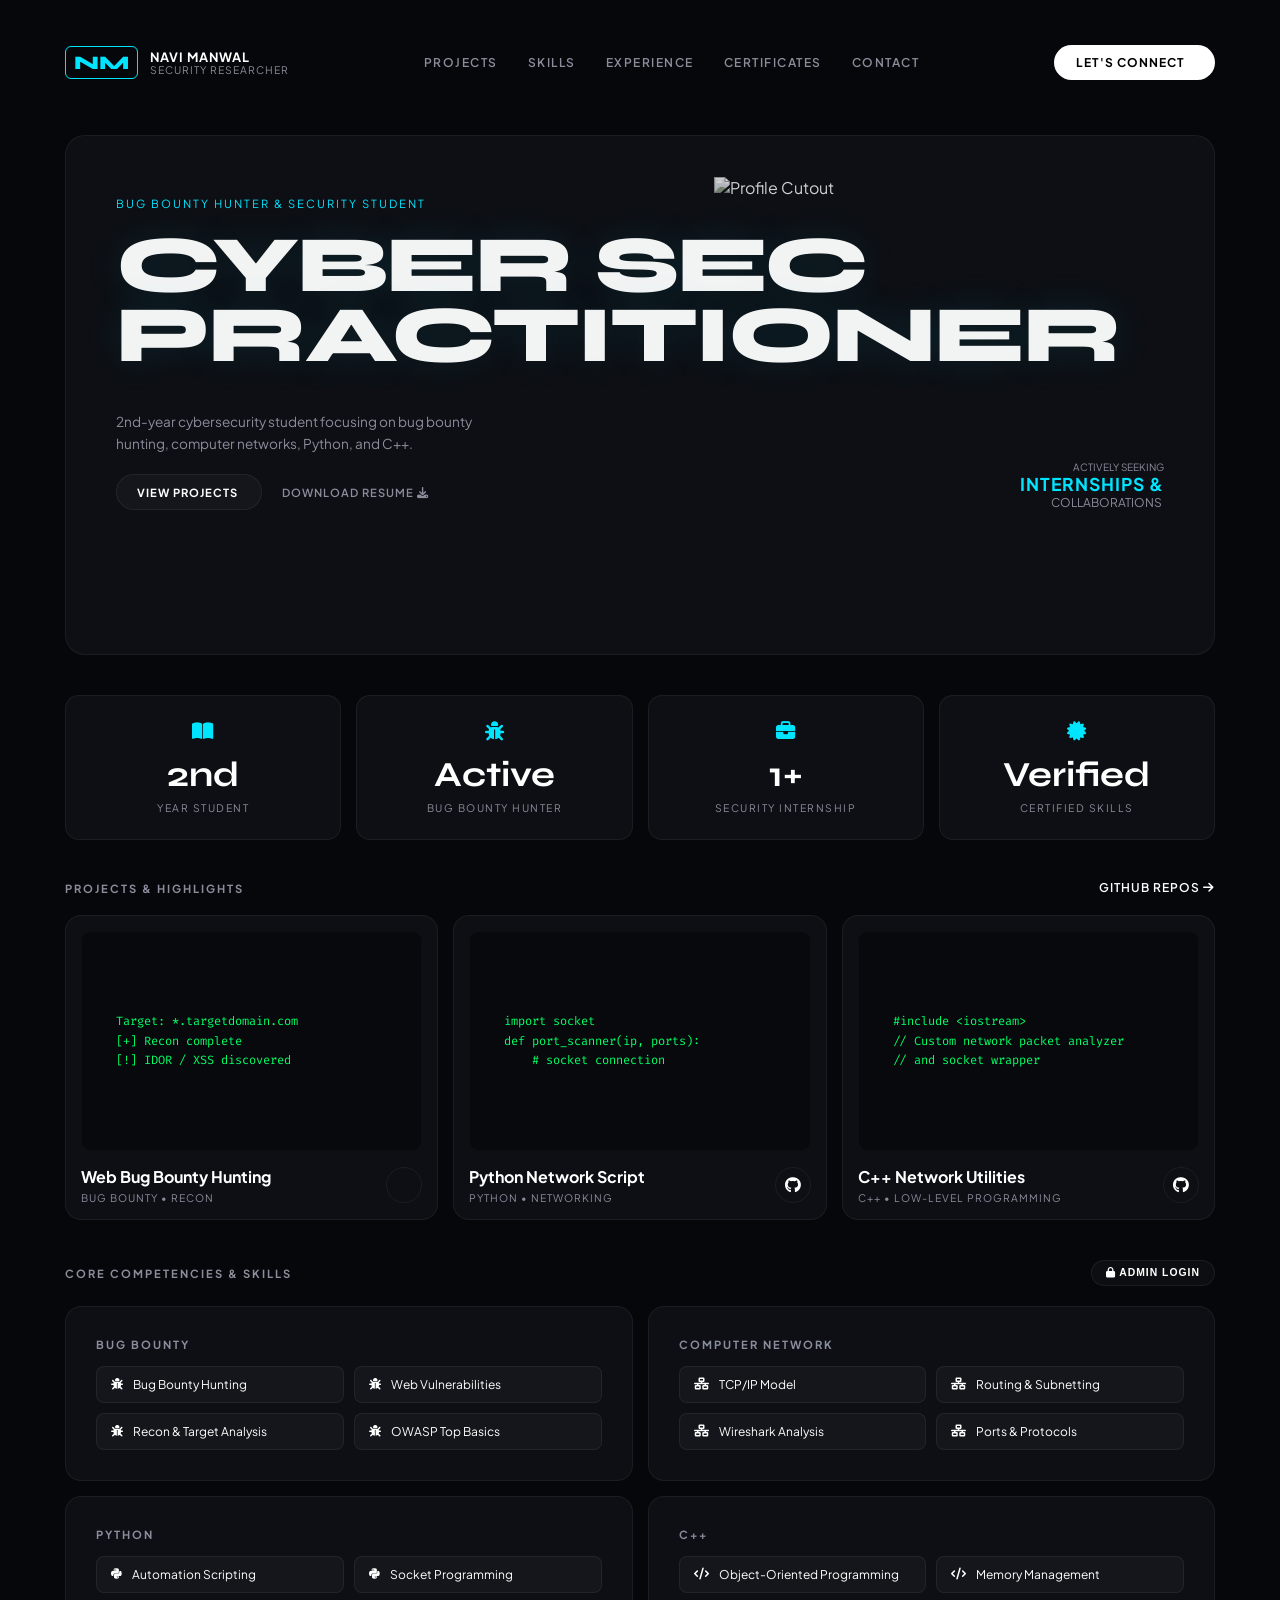
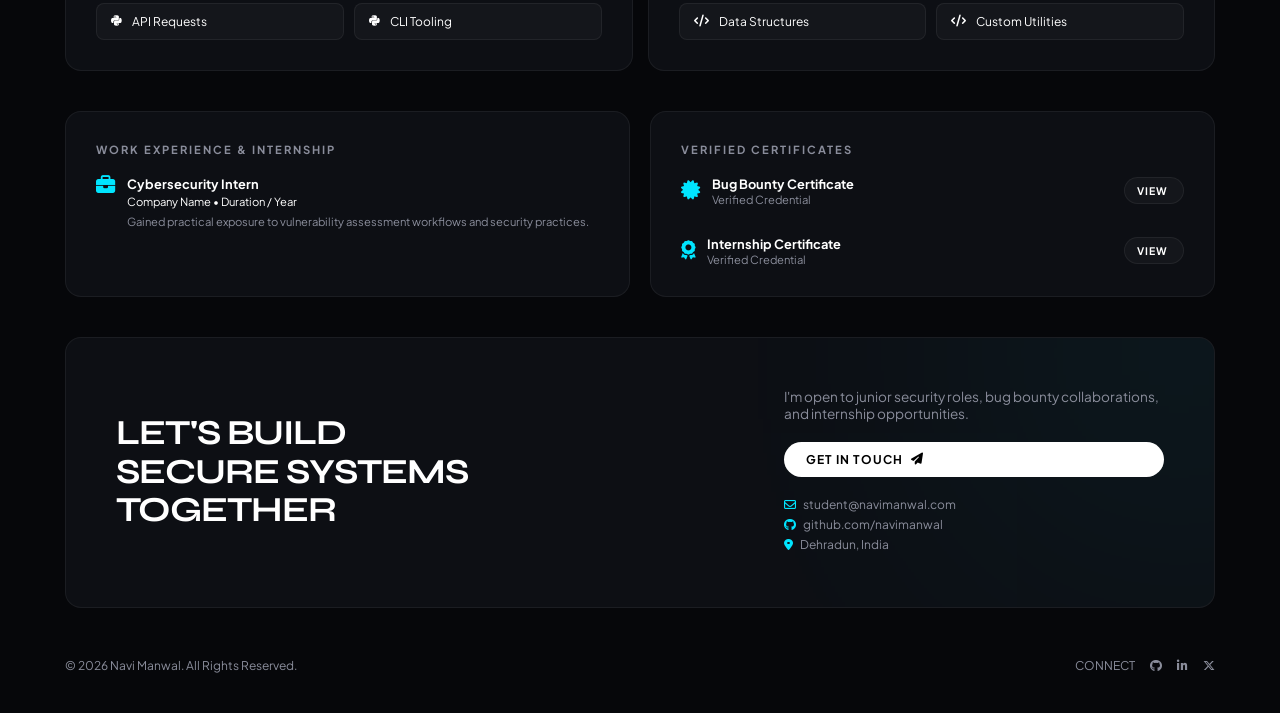
==== commit b86667d8: "Add files via upload" ====
--- a/index.htm
+++ b/index.htm
@@ -266,4 +266,4 @@
     <script src="script.js"></script>
 </body>
 
-</html>
+</html>
--- a/style.css
+++ b/style.css
@@ -1,94 +1,539 @@
-const ADMIN_PIN = "1234"; // Yahan aap apna secret PIN change kar sakte hain
-
-const defaultSkills = [
-    {
-        category: "BUG BOUNTY",
-        icon: "fa-solid fa-bug",
-        skills: ["Bug Bounty Hunting", "Web Vulnerabilities", "Recon & Target Analysis", "OWASP Top Basics"]
-    },
-    {
-        category: "COMPUTER NETWORK",
-        icon: "fa-solid fa-network-wired",
-        skills: ["TCP/IP Model", "Routing & Subnetting", "Wireshark Analysis", "Ports & Protocols"]
-    },
-    {
-        category: "PYTHON",
-        icon: "fa-brands fa-python",
-        skills: ["Automation Scripting", "Socket Programming", "API Requests", "CLI Tooling"]
-    },
-    {
-        category: "C++",
-        icon: "fa-solid fa-code",
-        skills: ["Object-Oriented Programming", "Memory Management", "Data Structures", "Custom Utilities"]
-    }
-];
-
-let skillsData = JSON.parse(localStorage.getItem('nav_skills')) || defaultSkills;
-
-function renderSkills() {
-    const container = document.getElementById('skills-container');
-    if (!container) return;
-    container.innerHTML = '';
-
-    skillsData.forEach(group => {
-        const box = document.createElement('div');
-        box.className = 'content-box';
-
-        let badgesHTML = '';
-        group.skills.forEach(skill => {
-            badgesHTML += `<div class="tool-badge"><i class="${group.icon}"></i> ${skill}</div>`;
-        });
-
-        box.innerHTML = `
-            <span class="box-tag">${group.category}</span>
-            <div class="tools-grid" style="margin-top: 15px;">
-                ${badgesHTML}
-            </div>
-        `;
-
-        container.appendChild(box);
-    });
-}
-
-renderSkills();
-
-// Admin Login Function
-function adminLogin() {
-    let userPin = prompt("Enter Admin PIN to add skills:");
-    if (userPin === ADMIN_PIN) {
-        document.getElementById('admin-panel').style.display = 'block';
-        alert("Access Granted! You can now add skills.");
-    } else if (userPin !== null) {
-        alert("Incorrect PIN! Access Denied.");
-    }
-}
-
-// Lock / Logout Admin Panel
-function adminLogout() {
-    document.getElementById('admin-panel').style.display = 'none';
-}
-
-// Handle Form Submission
-const addSkillForm = document.getElementById('add-skill-form');
-if (addSkillForm) {
-    addSkillForm.addEventListener('submit', function(e) {
-        e.preventDefault();
-        
-        const categorySelect = document.getElementById('skill-category').value;
-        const skillInput = document.getElementById('new-skill-name').value.trim();
-
-        if (!skillInput) return;
-
-        const categoryObj = skillsData.find(item => item.category === categorySelect);
-        if (categoryObj) {
-            if (!categoryObj.skills.includes(skillInput)) {
-                categoryObj.skills.push(skillInput);
-            }
-        }
-
-        localStorage.setItem('nav_skills', JSON.stringify(skillsData));
-        renderSkills();
-        document.getElementById('new-skill-name').value = '';
-        alert("Skill added successfully!");
-    });
-}
+:root {
+    --bg-main: #06070a;
+    --card-bg: #0d0f14;
+    --card-border: rgba(255, 255, 255, 0.06);
+    --text-primary: #ffffff;
+    --text-muted: #8a8d9b;
+    --cyber-accent: #00e5ff; 
+    --cyber-glow: rgba(0, 229, 255, 0.2);
+    --font-main: 'Plus Jakarta Sans', sans-serif;
+    --font-heading: 'Syne', sans-serif;
+    --font-mono: 'Fira Code', monospace;
+}
+
+* {
+    margin: 0;
+    padding: 0;
+    box-sizing: border-box;
+    scroll-behavior: smooth;
+}
+
+body {
+    background-color: var(--bg-main);
+    color: var(--text-primary);
+    font-family: var(--font-main);
+    display: flex;
+    justify-content: center;
+    padding: 30px 15px;
+}
+
+.page-wrapper {
+    width: 100%;
+    max-width: 1150px;
+    display: flex;
+    flex-direction: column;
+    gap: 40px;
+    position: relative;
+    z-index: 2;
+}
+
+.navbar {
+    display: flex;
+    justify-content: space-between;
+    align-items: center;
+    padding: 15px 0;
+}
+
+.logo {
+    display: flex;
+    align-items: center;
+    gap: 12px;
+}
+
+.logo-icon {
+    font-family: var(--font-heading);
+    font-weight: 800;
+    font-size: 1.2rem;
+    border: 1px solid var(--cyber-accent);
+    padding: 4px 8px;
+    border-radius: 6px;
+    color: var(--cyber-accent);
+}
+
+.logo-text {
+    display: flex;
+    flex-direction: column;
+    line-height: 1.1;
+    font-size: 0.8rem;
+    letter-spacing: 1px;
+}
+
+.logo-text small {
+    color: var(--text-muted);
+    font-size: 0.65rem;
+}
+
+.nav-links {
+    display: flex;
+    gap: 30px;
+}
+
+.nav-links a {
+    color: var(--text-muted);
+    text-decoration: none;
+    font-size: 0.75rem;
+    font-weight: 600;
+    letter-spacing: 1.5px;
+    transition: color 0.3s;
+}
+
+.nav-links a:hover {
+    color: var(--cyber-accent);
+}
+
+.btn-pill-light {
+    background: var(--text-primary);
+    color: #000;
+    padding: 10px 22px;
+    border-radius: 30px;
+    text-decoration: none;
+    font-weight: 700;
+    font-size: 0.75rem;
+    letter-spacing: 1px;
+    display: inline-flex;
+    align-items: center;
+    gap: 8px;
+    transition: all 0.3s ease;
+    border: none;
+    cursor: pointer;
+}
+
+.btn-pill-light:hover {
+    background: var(--cyber-accent);
+    box-shadow: 0 0 15px var(--cyber-glow);
+    transform: scale(1.03);
+}
+
+.hero-section {
+    position: relative;
+    background: var(--card-bg);
+    border: 1px solid var(--card-border);
+    border-radius: 20px;
+    padding: 60px 50px 40px 50px;
+    overflow: hidden;
+    min-height: 520px;
+    display: flex;
+    flex-direction: column;
+    justify-content: space-between;
+}
+
+.tagline {
+    font-size: 0.7rem;
+    letter-spacing: 2px;
+    color: var(--cyber-accent);
+    display: block;
+    margin-bottom: 20px;
+}
+
+.giant-heading {
+    font-family: var(--font-heading);
+    font-size: 5rem;
+    line-height: 0.88;
+    letter-spacing: -2px;
+    color: rgba(255, 255, 255, 0.95);
+    font-weight: 800;
+    pointer-events: none;
+    text-shadow: 0 0 40px rgba(0, 229, 255, 0.1);
+}
+
+.hero-bottom-row {
+    display: flex;
+    justify-content: space-between;
+    align-items: flex-end;
+    margin-top: 40px;
+    z-index: 2;
+}
+
+.hero-bio {
+    max-width: 380px;
+}
+
+.hero-bio p {
+    color: var(--text-muted);
+    font-size: 0.85rem;
+    line-height: 1.6;
+    margin-bottom: 20px;
+}
+
+.hero-actions {
+    display: flex;
+    align-items: center;
+    gap: 20px;
+}
+
+.btn-pill-outline {
+    border: 1px solid var(--card-border);
+    background: rgba(255, 255, 255, 0.03);
+    color: var(--text-primary);
+    padding: 10px 20px;
+    border-radius: 30px;
+    text-decoration: none;
+    font-size: 0.7rem;
+    font-weight: 700;
+    letter-spacing: 1px;
+    transition: all 0.3s;
+    cursor: pointer;
+}
+
+.btn-pill-outline:hover {
+    border-color: var(--cyber-accent);
+    color: var(--cyber-accent);
+}
+
+.btn-link {
+    color: var(--text-muted);
+    text-decoration: none;
+    font-size: 0.7rem;
+    font-weight: 600;
+    letter-spacing: 1px;
+    transition: color 0.3s;
+}
+
+.btn-link:hover {
+    color: var(--text-primary);
+}
+
+.availability-badge {
+    text-align: right;
+    display: flex;
+    flex-direction: column;
+    font-size: 0.75rem;
+    color: var(--text-muted);
+}
+
+.availability-badge strong {
+    color: var(--cyber-accent);
+    font-size: 1.1rem;
+    letter-spacing: 1px;
+}
+
+.hero-image-wrapper {
+    position: absolute;
+    right: 80px;
+    bottom: 0;
+    width: 420px;
+    height: 100%;
+    pointer-events: none;
+    display: flex;
+    align-items: flex-end;
+    z-index: 1;
+}
+
+.hero-image-wrapper img {
+    width: 100%;
+    height: 92%;
+    object-fit: cover;
+    object-position: top;
+    filter: grayscale(80%) contrast(110%);
+    opacity: 0.8;
+}
+
+.stats-bar {
+    display: grid;
+    grid-template-columns: repeat(4, 1fr);
+    gap: 15px;
+}
+
+.stat-card {
+    background: var(--card-bg);
+    border: 1px solid var(--card-border);
+    border-radius: 14px;
+    padding: 25px 20px;
+    text-align: center;
+    transition: border-color 0.3s;
+}
+
+.stat-card:hover {
+    border-color: rgba(0, 229, 255, 0.3);
+}
+
+.stat-card i {
+    color: var(--cyber-accent);
+    font-size: 1.2rem;
+    margin-bottom: 12px;
+}
+
+.stat-card h2 {
+    font-size: 2.2rem;
+    font-family: var(--font-heading);
+    margin-bottom: 5px;
+}
+
+.stat-card p {
+    color: var(--text-muted);
+    font-size: 0.65rem;
+    letter-spacing: 1.5px;
+}
+
+.section {
+    display: flex;
+    flex-direction: column;
+    gap: 20px;
+}
+
+.section-header {
+    display: flex;
+    justify-content: space-between;
+    align-items: center;
+}
+
+.section-tag, .box-tag {
+    font-size: 0.7rem;
+    letter-spacing: 2px;
+    color: var(--text-muted);
+    font-weight: 700;
+    display: block;
+}
+
+.section-link {
+    color: var(--text-primary);
+    text-decoration: none;
+    font-size: 0.75rem;
+    letter-spacing: 1px;
+    font-weight: 600;
+}
+
+.section-link:hover {
+    color: var(--cyber-accent);
+}
+
+.portfolio-grid {
+    display: grid;
+    grid-template-columns: repeat(3, 1fr);
+    gap: 15px;
+}
+
+.skills-container-grid {
+    display: grid;
+    grid-template-columns: repeat(2, 1fr);
+    gap: 15px;
+}
+
+.project-card {
+    background: var(--card-bg);
+    border: 1px solid var(--card-border);
+    border-radius: 16px;
+    padding: 15px;
+    display: flex;
+    flex-direction: column;
+    gap: 15px;
+    transition: transform 0.2s, box-shadow 0.2s;
+}
+
+.project-card:hover {
+    transform: translateY(-5px);
+    box-shadow: 0 10px 20px rgba(0, 0, 0, 0.5);
+    border-color: rgba(0, 229, 255, 0.2);
+}
+
+.card-preview {
+    height: 220px;
+    background: #08090c;
+    border-radius: 10px;
+    display: flex;
+    align-items: center;
+    justify-content: center;
+    color: var(--text-muted);
+    font-size: 0.9rem;
+    border: 1px solid rgba(255, 255, 255, 0.02);
+}
+
+.terminal-preview .mock-ui {
+    font-family: var(--font-mono);
+    color: #00ff66;
+    font-size: 0.75rem;
+    text-align: left;
+    width: 80%;
+    line-height: 1.6;
+}
+
+.card-info {
+    display: flex;
+    justify-content: space-between;
+    align-items: center;
+}
+
+.card-info h3 {
+    font-size: 1rem;
+    margin-bottom: 4px;
+}
+
+.card-info p {
+    font-size: 0.65rem;
+    color: var(--text-muted);
+    letter-spacing: 1px;
+}
+
+.icon-btn {
+    border: 1px solid var(--card-border);
+    width: 36px;
+    height: 36px;
+    border-radius: 50%;
+    display: flex;
+    align-items: center;
+    justify-content: center;
+    color: var(--text-primary);
+    text-decoration: none;
+    transition: all 0.3s;
+}
+
+.project-card:hover .icon-btn {
+    background: var(--cyber-accent);
+    color: #000;
+    border-color: var(--cyber-accent);
+}
+
+.dual-grid-section {
+    display: grid;
+    grid-template-columns: 1fr 1fr;
+    gap: 20px;
+}
+
+.content-box {
+    background: var(--card-bg);
+    border: 1px solid var(--card-border);
+    border-radius: 16px;
+    padding: 30px;
+}
+
+.tools-grid {
+    display: grid;
+    grid-template-columns: repeat(2, 1fr);
+    gap: 10px;
+    margin-top: 15px;
+}
+
+.tool-badge {
+    background: rgba(255, 255, 255, 0.03);
+    border: 1px solid var(--card-border);
+    padding: 10px 14px;
+    border-radius: 8px;
+    font-size: 0.75rem;
+    display: flex;
+    align-items: center;
+    gap: 10px;
+    transition: border-color 0.3s;
+}
+
+.tool-badge:hover {
+    border-color: var(--cyber-accent);
+    color: var(--cyber-accent);
+}
+
+.education-list {
+    display: flex;
+    flex-direction: column;
+    gap: 15px;
+    margin-top: 15px;
+}
+
+.edu-item {
+    display: flex;
+    gap: 12px;
+    font-size: 0.8rem;
+}
+
+.edu-item p {
+    font-size: 0.7rem;
+    color: var(--text-muted);
+}
+
+.cta-banner {
+    background: var(--card-bg);
+    border: 1px solid var(--card-border);
+    border-radius: 16px;
+    padding: 50px;
+    display: flex;
+    justify-content: space-between;
+    align-items: center;
+    position: relative;
+    overflow: hidden;
+}
+
+.cta-banner::before {
+    content: "";
+    position: absolute;
+    top: -50%; right: -10%;
+    width: 300px; height: 300px;
+    background: var(--cyber-accent);
+    filter: blur(150px);
+    opacity: 0.1;
+    z-index: 0;
+}
+
+.cta-left, .cta-right {
+    position: relative;
+    z-index: 1;
+}
+
+.cta-left h2 {
+    font-family: var(--font-heading);
+    font-size: 2.2rem;
+    line-height: 1.1;
+    letter-spacing: -1px;
+}
+
+.cta-right {
+    max-width: 380px;
+    display: flex;
+    flex-direction: column;
+    gap: 20px;
+}
+
+.cta-right p {
+    color: var(--text-muted);
+    font-size: 0.85rem;
+}
+
+.contact-details p {
+    font-size: 0.75rem;
+    margin-bottom: 5px;
+    color: var(--text-muted);
+}
+
+.contact-details i {
+    color: var(--cyber-accent);
+    margin-right: 5px;
+}
+
+.bottom-bar {
+    display: flex;
+    justify-content: space-between;
+    align-items: center;
+    font-size: 0.75rem;
+    color: var(--text-muted);
+    padding: 10px 0;
+}
+
+.footer-socials {
+    display: flex;
+    align-items: center;
+    gap: 15px;
+}
+
+.footer-socials a {
+    color: var(--text-muted);
+    text-decoration: none;
+    transition: color 0.2s;
+}
+
+.footer-socials a:hover {
+    color: var(--cyber-accent);
+}
+
+@media (max-width: 900px) {
+    .giant-heading { font-size: 3.5rem; }
+    .hero-image-wrapper { opacity: 0.2; right: 0; }
+    .stats-bar, .portfolio-grid, .dual-grid-section, .skills-container-grid { grid-template-columns: 1fr; }
+    .cta-banner { flex-direction: column; gap: 30px; text-align: center; }
+}
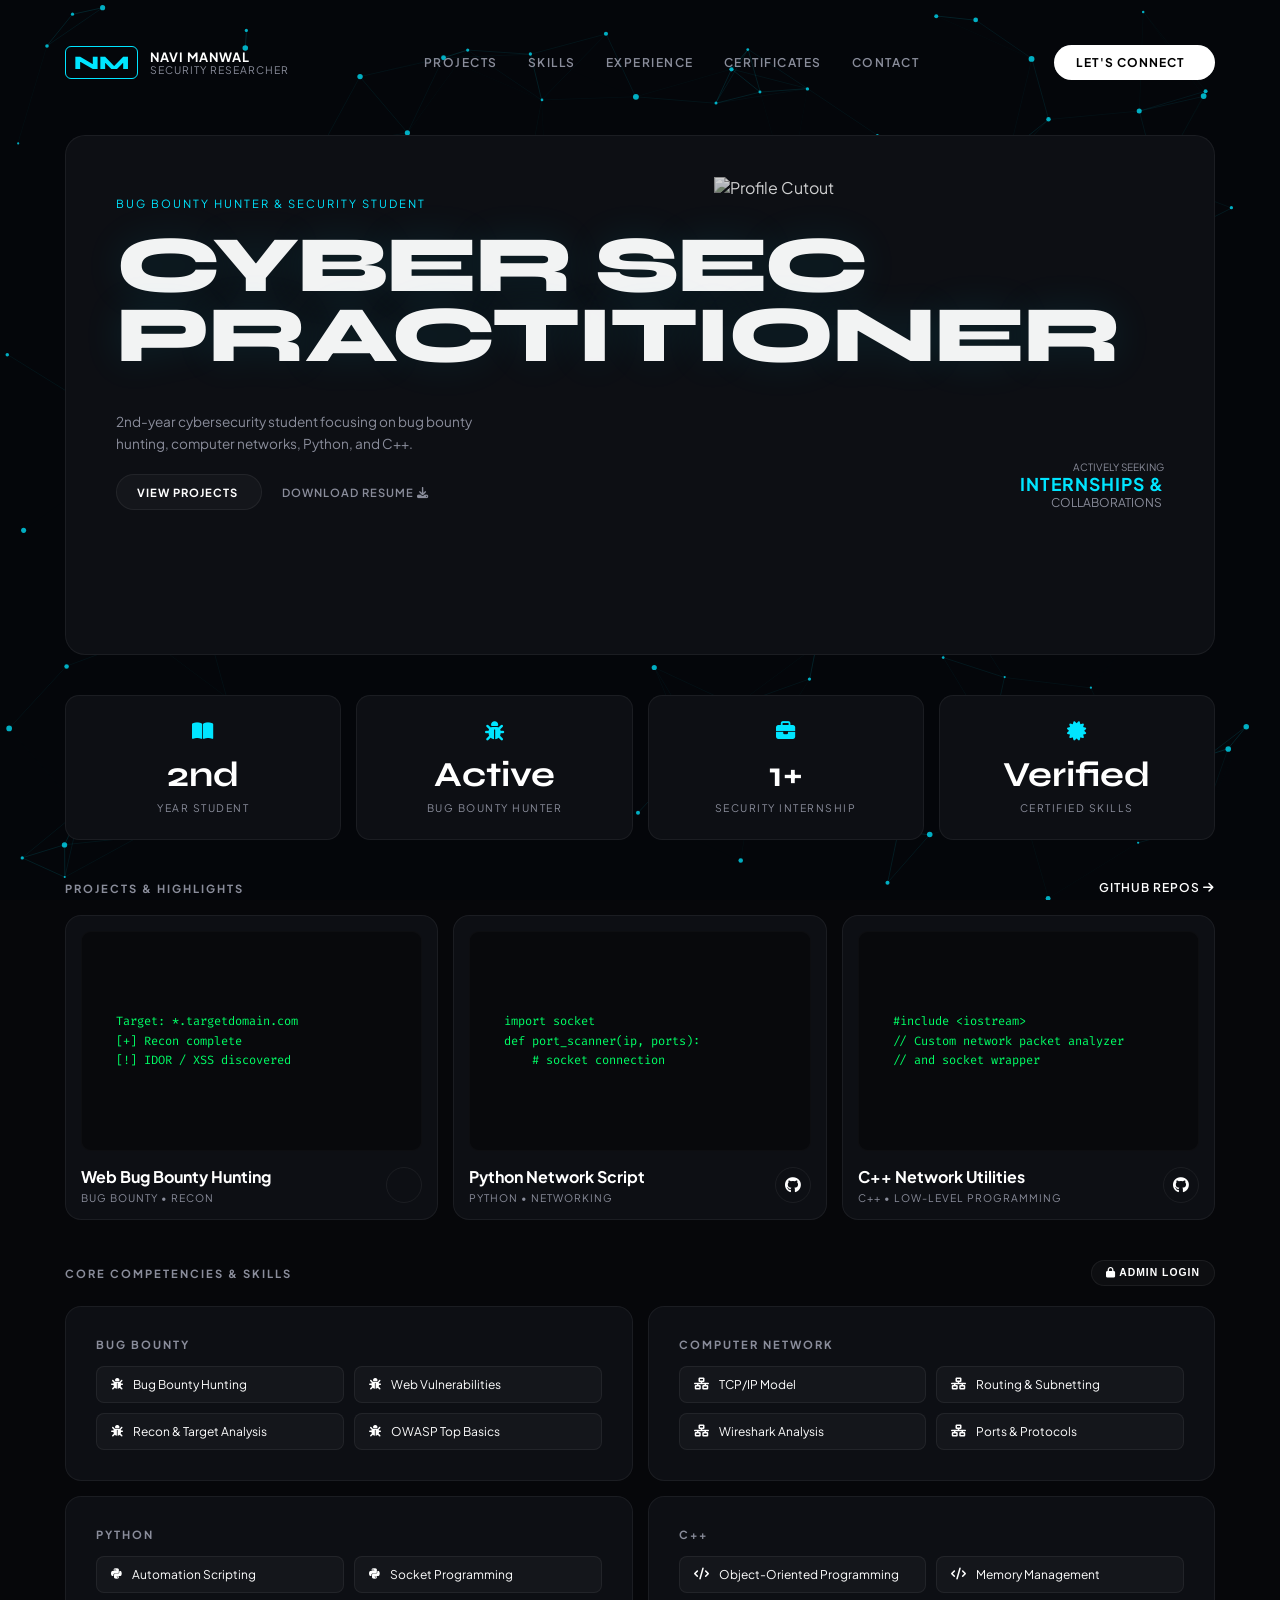
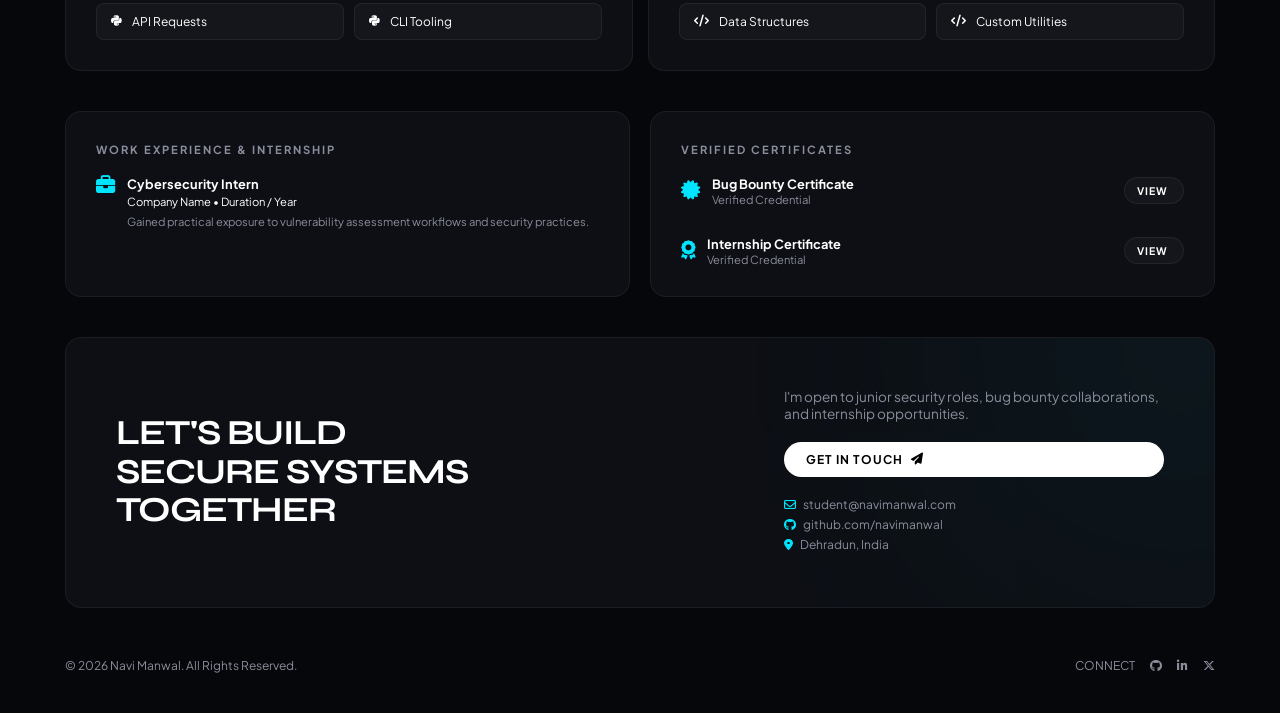
==== commit 3065a70a: "Update index.htm" ====
--- a/index.htm
+++ b/index.htm
@@ -1,6 +1,5 @@
 <!DOCTYPE html>
 <html lang="en">
-
 <head>
     <meta charset="UTF-8">
     <meta name="viewport" content="width=device-width, initial-scale=1.0">
@@ -8,14 +7,42 @@
     <!-- FontAwesome Icons -->
     <link rel="stylesheet" href="https://cdnjs.cloudflare.com/ajax/libs/font-awesome/6.5.1/css/all.min.css">
     <!-- Google Fonts -->
-    <link
-        href="https://fonts.googleapis.com/css2?family=Plus+Jakarta+Sans:wght@300;400;500;600;700&family=Syne:wght@700;800&family=Fira+Code:wght@400;600&display=swap"
-        rel="stylesheet">
+    <link href="https://fonts.googleapis.com/css2?family=Plus+Jakarta+Sans:wght@300;400;500;600;700&family=Syne:wght@700;800&family=Fira+Code:wght@400;600&display=swap" rel="stylesheet">
     <!-- External CSS File -->
     <link rel="stylesheet" href="style.css">
+    <style>
+        /* Full-Viewport Background Canvas */
+        #bg-canvas-container {
+            position: fixed;
+            top: 0;
+            left: 0;
+            width: 100vw;
+            height: 100vh;
+            z-index: -1;
+            pointer-events: none;
+            overflow: hidden;
+            background: #04060a;
+        }
+
+        #particleCanvas {
+            display: block;
+            width: 100%;
+            height: 100%;
+        }
+
+        /* Guarantee foreground content visibility and proper layer stack */
+        .page-wrapper {
+            position: relative;
+            z-index: 1;
+        }
+    </style>
 </head>
-
 <body>
+
+    <!-- Full Screen Interactive Background Canvas -->
+    <div id="bg-canvas-container">
+        <canvas id="particleCanvas"></canvas>
+    </div>
 
     <div class="page-wrapper">
         <!-- Header -->
@@ -42,14 +69,12 @@
             <div class="hero-content">
                 <span class="tagline">BUG BOUNTY HUNTER & SECURITY STUDENT</span>
                 <h1 class="giant-heading">CYBER SEC<br>PRACTITIONER</h1>
-
+                
                 <div class="hero-bottom-row">
                     <div class="hero-bio">
-                        <p>2nd-year cybersecurity student focusing on bug bounty hunting, computer networks, Python, and
-                            C++.</p>
+                        <p>2nd-year cybersecurity student focusing on bug bounty hunting, computer networks, Python, and C++.</p>
                         <div class="hero-actions">
-                            <a href="#work" class="btn-pill-outline">VIEW PROJECTS <i
-                                    class="fa-solid fa-arrow-up-right"></i></a>
+                            <a href="#work" class="btn-pill-outline">VIEW PROJECTS <i class="fa-solid fa-arrow-up-right"></i></a>
                             <a href="#" class="btn-link">DOWNLOAD RESUME <i class="fa-solid fa-download"></i></a>
                         </div>
                     </div>
@@ -101,8 +126,7 @@
             <div class="portfolio-grid">
                 <div class="project-card">
                     <div class="card-preview terminal-preview">
-                        <div class="mock-ui">Target: *.targetdomain.com<br>[+] Recon complete<br>[!] IDOR / XSS
-                            discovered</div>
+                        <div class="mock-ui">Target: *.targetdomain.com<br>[+] Recon complete<br>[!] IDOR / XSS discovered</div>
                     </div>
                     <div class="card-info">
                         <div>
@@ -115,8 +139,7 @@
 
                 <div class="project-card">
                     <div class="card-preview terminal-preview">
-                        <div class="mock-ui">import socket<br>def port_scanner(ip, ports):<br>&nbsp;&nbsp;&nbsp;&nbsp;#
-                            socket connection</div>
+                        <div class="mock-ui">import socket<br>def port_scanner(ip, ports):<br>&nbsp;&nbsp;&nbsp;&nbsp;# socket connection</div>
                     </div>
                     <div class="card-info">
                         <div>
@@ -129,8 +152,7 @@
 
                 <div class="project-card">
                     <div class="card-preview terminal-preview">
-                        <div class="mock-ui">#include &lt;iostream&gt;<br>// Custom network packet analyzer<br>// and
-                            socket wrapper</div>
+                        <div class="mock-ui">#include &lt;iostream&gt;<br>// Custom network packet analyzer<br>// and socket wrapper</div>
                     </div>
                     <div class="card-info">
                         <div>
@@ -156,28 +178,20 @@
             <div id="skills-container" class="skills-container-grid"></div>
 
             <!-- Protected Add Skill Form -->
-            <div id="admin-panel" class="content-box"
-                style="border: 1px dashed rgba(0, 229, 255, 0.4); margin-top: 5px; display: none;">
+            <div id="admin-panel" class="content-box" style="border: 1px dashed rgba(0, 229, 255, 0.4); margin-top: 5px; display: none;">
                 <div style="display: flex; justify-content: space-between; align-items: center;">
-                    <span class="box-tag" style="color: var(--cyber-accent);"><i class="fa-solid fa-shield-halved"></i>
-                        SECURE ADMIN PANEL: ADD NEW SKILL</span>
-                    <button onclick="adminLogout()"
-                        style="background: none; border: none; color: var(--text-muted); cursor: pointer; font-size: 0.7rem;"><i
-                            class="fa-solid fa-xmark"></i> LOCK</button>
-                </div>
-                <form id="add-skill-form"
-                    style="display: flex; gap: 12px; margin-top: 15px; flex-wrap: wrap; align-items: center;">
-                    <select id="skill-category"
-                        style="background: #06070a; color: #fff; border: 1px solid var(--card-border); padding: 10px 14px; border-radius: 8px; font-size: 0.75rem; outline: none; cursor: pointer;">
+                    <span class="box-tag" style="color: var(--cyber-accent);"><i class="fa-solid fa-shield-halved"></i> SECURE ADMIN PANEL: ADD NEW SKILL</span>
+                    <button onclick="adminLogout()" style="background: none; border: none; color: var(--text-muted); cursor: pointer; font-size: 0.7rem;"><i class="fa-solid fa-xmark"></i> LOCK</button>
+                </div>
+                <form id="add-skill-form" style="display: flex; gap: 12px; margin-top: 15px; flex-wrap: wrap; align-items: center;">
+                    <select id="skill-category" style="background: #06070a; color: #fff; border: 1px solid var(--card-border); padding: 10px 14px; border-radius: 8px; font-size: 0.75rem; outline: none; cursor: pointer;">
                         <option value="BUG BOUNTY">BUG BOUNTY</option>
                         <option value="COMPUTER NETWORK">COMPUTER NETWORK</option>
                         <option value="PYTHON">PYTHON</option>
                         <option value="C++">C++</option>
                     </select>
-                    <input type="text" id="new-skill-name" placeholder="Type skill name (e.g. Wireshark)" required
-                        style="background: #06070a; color: #fff; border: 1px solid var(--card-border); padding: 10px 14px; border-radius: 8px; font-size: 0.75rem; flex-grow: 1; outline: none;">
-                    <button type="submit" class="btn-pill-light" style="padding: 10px 20px; font-size: 0.7rem;">ADD
-                        SKILL</button>
+                    <input type="text" id="new-skill-name" placeholder="Type skill name (e.g. Wireshark)" required style="background: #06070a; color: #fff; border: 1px solid var(--card-border); padding: 10px 14px; border-radius: 8px; font-size: 0.75rem; flex-grow: 1; outline: none;">
+                    <button type="submit" class="btn-pill-light" style="padding: 10px 20px; font-size: 0.7rem;">ADD SKILL</button>
                 </form>
             </div>
         </section>
@@ -192,8 +206,7 @@
                         <div>
                             <strong>Cybersecurity Intern</strong>
                             <p style="color: var(--text-primary); margin-top: 2px;">Company Name • Duration / Year</p>
-                            <p style="margin-top: 6px; line-height: 1.4;">Gained practical exposure to vulnerability
-                                assessment workflows and security practices.</p>
+                            <p style="margin-top: 6px; line-height: 1.4;">Gained practical exposure to vulnerability assessment workflows and security practices.</p>
                         </div>
                     </div>
                 </div>
@@ -204,20 +217,16 @@
                 <div class="education-list" style="margin-top: 20px;">
                     <div class="edu-item" style="align-items: center; justify-content: space-between;">
                         <div style="display: flex; gap: 12px; align-items: center;">
-                            <i class="fa-solid fa-certificate"
-                                style="font-size: 1.2rem; color: var(--cyber-accent);"></i>
+                            <i class="fa-solid fa-certificate" style="font-size: 1.2rem; color: var(--cyber-accent);"></i>
                             <div>
                                 <strong>Bug Bounty Certificate</strong>
                                 <p>Verified Credential</p>
                             </div>
                         </div>
-                        <a href="certificates.html" class="btn-pill-outline"
-                            style="padding: 6px 12px; font-size: 0.65rem;">VIEW <i
-                                class="fa-solid fa-arrow-up-right"></i></a>
-                    </div>
-
-                    <div class="edu-item"
-                        style="align-items: center; justify-content: space-between; margin-top: 15px;">
+                        <a href="certificates.html" class="btn-pill-outline" style="padding: 6px 12px; font-size: 0.65rem;">VIEW <i class="fa-solid fa-arrow-up-right"></i></a>
+                    </div>
+
+                    <div class="edu-item" style="align-items: center; justify-content: space-between; margin-top: 15px;">
                         <div style="display: flex; gap: 12px; align-items: center;">
                             <i class="fa-solid fa-award" style="font-size: 1.2rem; color: var(--cyber-accent);"></i>
                             <div>
@@ -225,9 +234,7 @@
                                 <p>Verified Credential</p>
                             </div>
                         </div>
-                        <a href="certificates.html" class="btn-pill-outline"
-                            style="padding: 6px 12px; font-size: 0.65rem;">VIEW <i
-                                class="fa-solid fa-arrow-up-right"></i></a>
+                        <a href="certificates.html" class="btn-pill-outline" style="padding: 6px 12px; font-size: 0.65rem;">VIEW <i class="fa-solid fa-arrow-up-right"></i></a>
                     </div>
                 </div>
             </div>
@@ -240,8 +247,7 @@
             </div>
             <div class="cta-right">
                 <p>I'm open to junior security roles, bug bounty collaborations, and internship opportunities.</p>
-                <a href="mailto:student@navimanwal.com" class="btn-pill-light">GET IN TOUCH <i
-                        class="fa-solid fa-paper-plane"></i></a>
+                <a href="mailto:student@navimanwal.com" class="btn-pill-light">GET IN TOUCH <i class="fa-solid fa-paper-plane"></i></a>
                 <div class="contact-details">
                     <p><i class="fa-regular fa-envelope"></i> student@navimanwal.com</p>
                     <p><i class="fa-brands fa-github"></i> github.com/navimanwal</p>
@@ -262,8 +268,164 @@
         </footer>
     </div>
 
+    <!-- Full-Screen Interactive Cyber Constellation & Mouse Tracker Script -->
+    <script>
+        const canvas = document.getElementById('particleCanvas');
+        const ctx = canvas.getContext('2d');
+
+        let width, height;
+        let particles = [];
+        
+        const mouse = {
+            x: null,
+            y: null,
+            radius: 170
+        };
+
+        function resizeCanvas() {
+            width = canvas.width = window.innerWidth;
+            height = canvas.height = window.innerHeight;
+            initParticles();
+        }
+
+        class Particle {
+            constructor() {
+                this.x = Math.random() * width;
+                this.y = Math.random() * height;
+                this.size = Math.random() * 2 + 1;
+                this.baseX = this.x;
+                this.baseY = this.y;
+                this.vx = (Math.random() - 0.5) * 0.7;
+                this.vy = (Math.random() - 0.5) * 0.7;
+                this.density = (Math.random() * 25) + 1;
+            }
+
+            draw() {
+                ctx.fillStyle = 'rgba(0, 229, 255, 0.75)';
+                ctx.beginPath();
+                ctx.arc(this.x, this.y, this.size, 0, Math.PI * 2);
+                ctx.closePath();
+                ctx.fill();
+            }
+
+            update() {
+                // Bounds Collision
+                if (this.x < 0 || this.x > width) this.vx *= -1;
+                if (this.y < 0 || this.y > height) this.vy *= -1;
+
+                this.x += this.vx;
+                this.y += this.vy;
+
+                // Dynamic Mouse Interaction
+                if (mouse.x !== null && mouse.y !== null) {
+                    let dx = mouse.x - this.x;
+                    let dy = mouse.y - this.y;
+                    let distance = Math.sqrt(dx * dx + dy * dy);
+
+                    if (distance < mouse.radius) {
+                        const forceDirectionX = dx / distance;
+                        const forceDirectionY = dy / distance;
+                        const maxDistance = mouse.radius;
+                        const force = (maxDistance - distance) / maxDistance;
+                        const directionX = forceDirectionX * force * this.density * 0.4;
+                        const directionY = forceDirectionY * force * this.density * 0.4;
+
+                        this.x -= directionX;
+                        this.y -= directionY;
+                    }
+                }
+            }
+        }
+
+        function initParticles() {
+            particles = [];
+            // Calculate particle count proportionally based on resolution
+            const numberOfParticles = Math.floor((width * height) / 9500);
+            for (let i = 0; i < numberOfParticles; i++) {
+                particles.push(new Particle());
+            }
+        }
+
+        function connectParticles() {
+            const connectDistance = 120;
+            for (let a = 0; a < particles.length; a++) {
+                for (let b = a; b < particles.length; b++) {
+                    let dx = particles[a].x - particles[b].x;
+                    let dy = particles[a].y - particles[b].y;
+                    let distance = Math.sqrt(dx * dx + dy * dy);
+
+                    if (distance < connectDistance) {
+                        let opacity = 1 - (distance / connectDistance);
+                        ctx.strokeStyle = `rgba(0, 229, 255, ${opacity * 0.22})`;
+                        ctx.lineWidth = 0.8;
+                        ctx.beginPath();
+                        ctx.moveTo(particles[a].x, particles[a].y);
+                        ctx.lineTo(particles[b].x, particles[b].y);
+                        ctx.stroke();
+                    }
+                }
+
+                // Connect particles directly to the cursor
+                if (mouse.x !== null && mouse.y !== null) {
+                    let mdx = particles[a].x - mouse.x;
+                    let mdy = particles[a].y - mouse.y;
+                    let mDistance = Math.sqrt(mdx * mdx + mdy * mdy);
+
+                    if (mDistance < mouse.radius) {
+                        let mOpacity = 1 - (mDistance / mouse.radius);
+                        ctx.strokeStyle = `rgba(0, 229, 255, ${mOpacity * 0.55})`;
+                        ctx.lineWidth = 1;
+                        ctx.beginPath();
+                        ctx.moveTo(particles[a].x, particles[a].y);
+                        ctx.lineTo(mouse.x, mouse.y);
+                        ctx.stroke();
+                    }
+                }
+            }
+        }
+
+        function animate() {
+            ctx.clearRect(0, 0, width, height);
+
+            for (let i = 0; i < particles.length; i++) {
+                particles[i].draw();
+                particles[i].update();
+            }
+
+            connectParticles();
+            requestAnimationFrame(animate);
+        }
+
+        // Track Mouse & Touch Events dynamically across full viewport
+        window.addEventListener('mousemove', (e) => {
+            mouse.x = e.clientX;
+            mouse.y = e.clientY;
+        });
+
+        window.addEventListener('mouseleave', () => {
+            mouse.x = null;
+            mouse.y = null;
+        });
+
+        window.addEventListener('touchmove', (e) => {
+            if (e.touches.length > 0) {
+                mouse.x = e.touches[0].clientX;
+                mouse.y = e.touches[0].clientY;
+            }
+        });
+
+        window.addEventListener('touchend', () => {
+            mouse.x = null;
+            mouse.y = null;
+        });
+
+        window.addEventListener('resize', resizeCanvas);
+        
+        resizeCanvas();
+        animate();
+    </script>
+
     <!-- External JavaScript File -->
     <script src="script.js"></script>
 </body>
-
-</html>+</html>
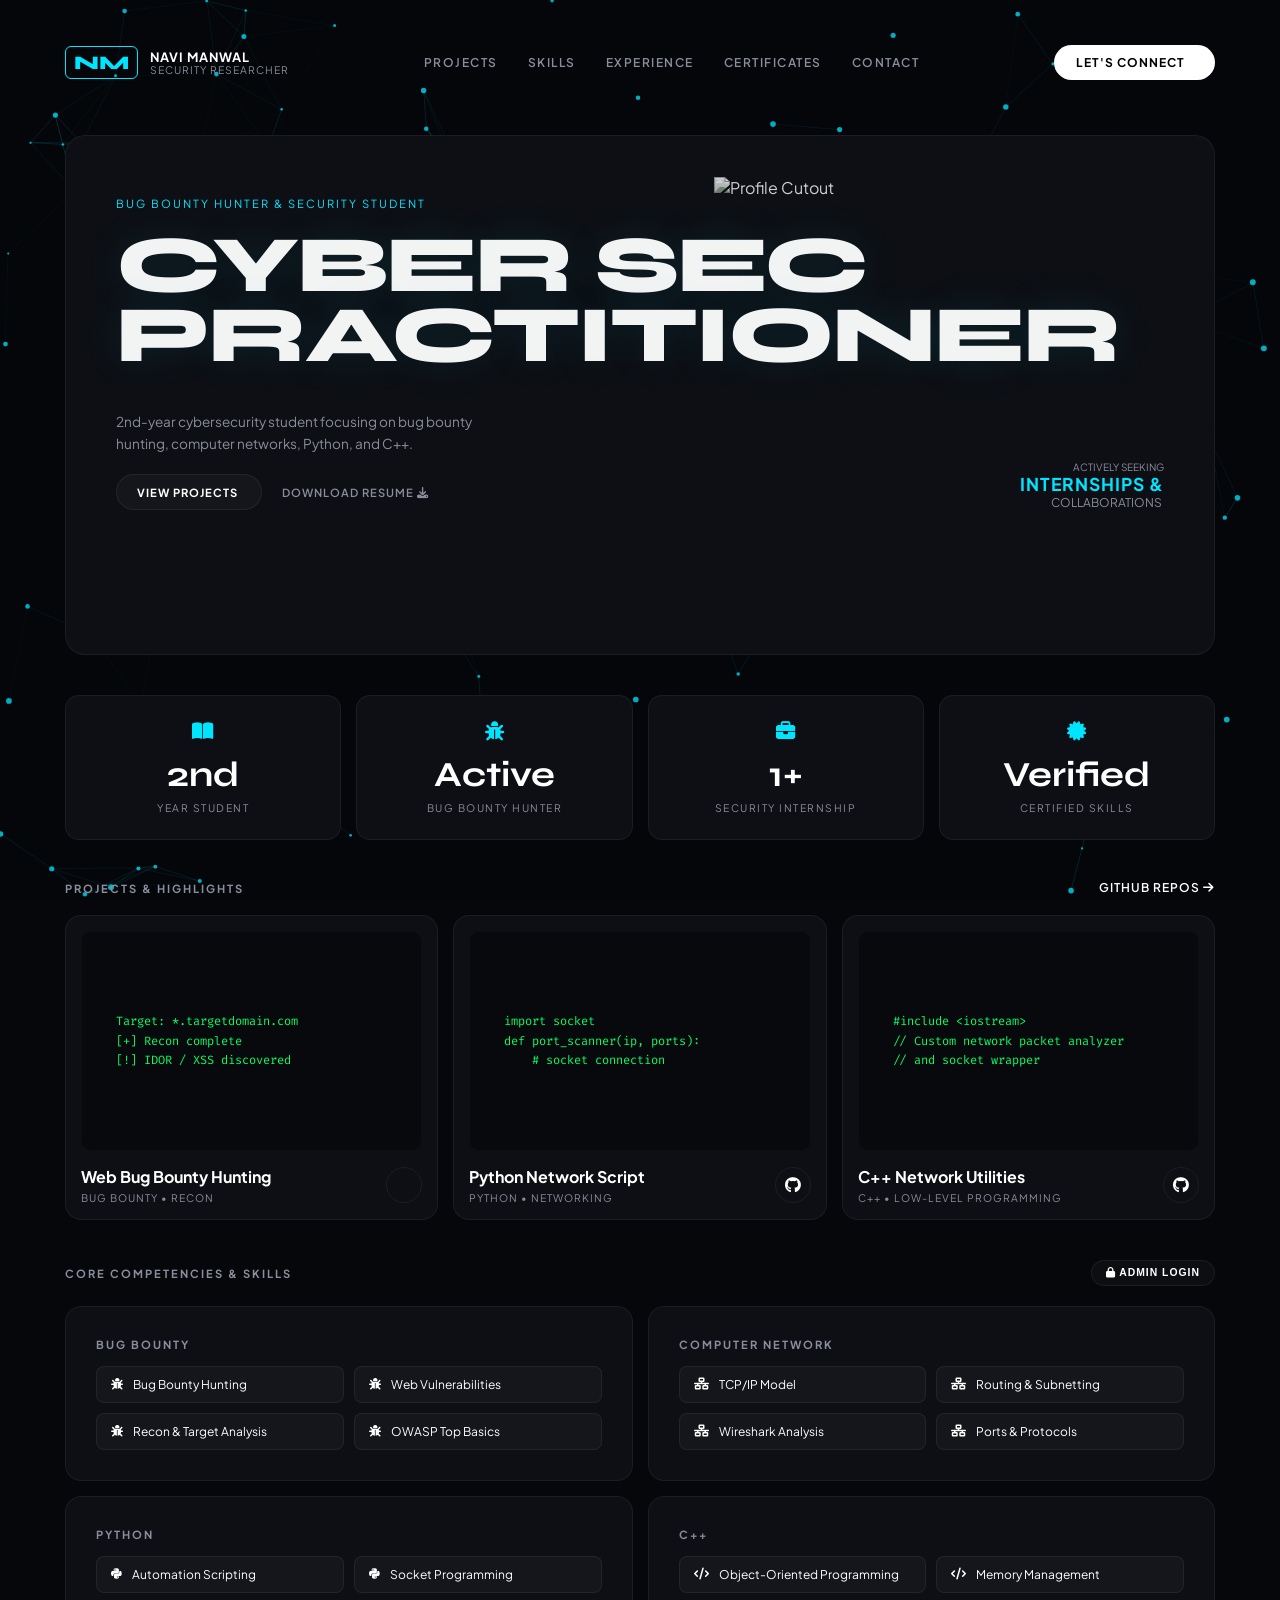
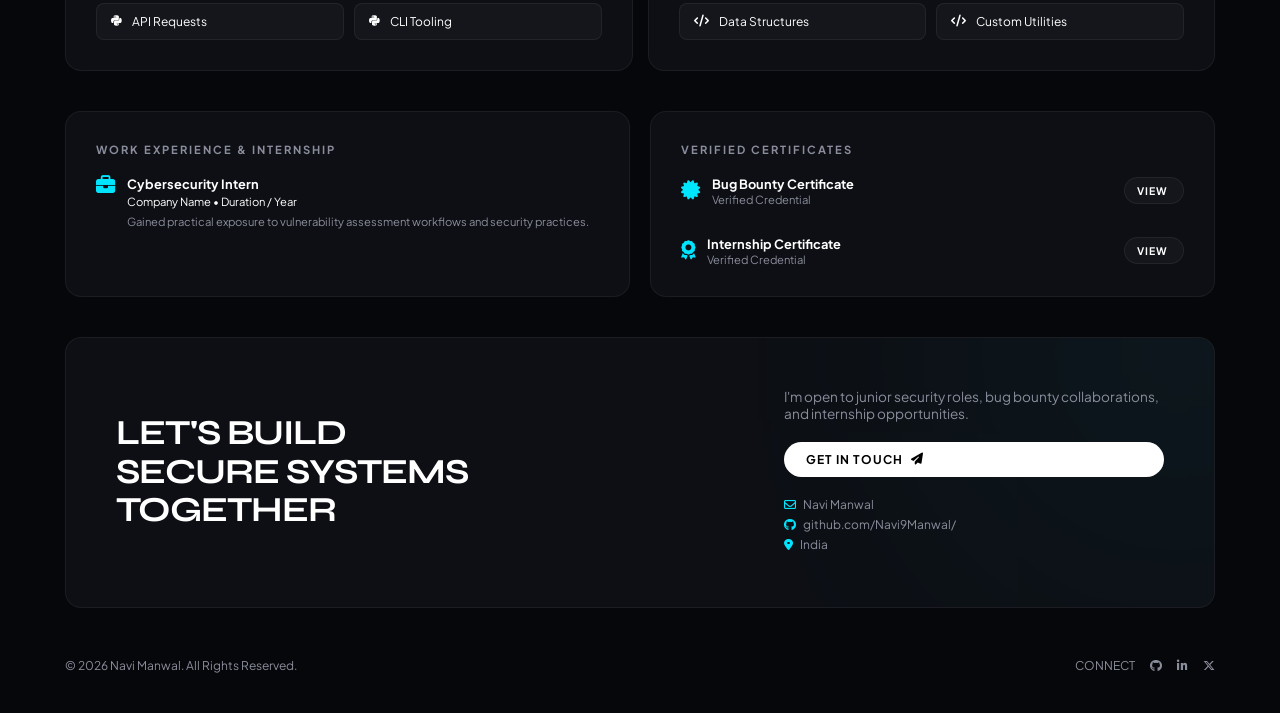
==== commit 52fd7572: "Update index.htm" ====
--- a/index.htm
+++ b/index.htm
@@ -247,11 +247,11 @@
             </div>
             <div class="cta-right">
                 <p>I'm open to junior security roles, bug bounty collaborations, and internship opportunities.</p>
-                <a href="mailto:student@navimanwal.com" class="btn-pill-light">GET IN TOUCH <i class="fa-solid fa-paper-plane"></i></a>
+                <a href="mailto:navimanwal@proton.me" class="btn-pill-light">GET IN TOUCH <i class="fa-solid fa-paper-plane"></i></a>
                 <div class="contact-details">
-                    <p><i class="fa-regular fa-envelope"></i> student@navimanwal.com</p>
-                    <p><i class="fa-brands fa-github"></i> github.com/navimanwal</p>
-                    <p><i class="fa-solid fa-location-dot"></i> Dehradun, India</p>
+                    <p><i class="fa-regular fa-envelope"></i> Navi Manwal</p>
+                    <p><i class="fa-brands fa-github"></i> github.com/Navi9Manwal/</p>
+                    <p><i class="fa-solid fa-location-dot"></i> India</p>
                 </div>
             </div>
         </section>
--- a/style.css
+++ b/style.css
@@ -531,9 +531,121 @@
     color: var(--cyber-accent);
 }
 
+/* =======================================================
+   AUTO-ADJUST RESPONSIVE BREAKPOINTS (ADDED BELOW)
+   ======================================================= */
+
+/* Laptops & Medium Desktops */
+@media (max-width: 1100px) {
+    .hero-image-wrapper {
+        width: 340px;
+        right: 20px;
+    }
+    .giant-heading {
+        font-size: 4.2rem;
+    }
+}
+
+/* Tablets & Small Laptops */
 @media (max-width: 900px) {
-    .giant-heading { font-size: 3.5rem; }
-    .hero-image-wrapper { opacity: 0.2; right: 0; }
-    .stats-bar, .portfolio-grid, .dual-grid-section, .skills-container-grid { grid-template-columns: 1fr; }
-    .cta-banner { flex-direction: column; gap: 30px; text-align: center; }
-}+    body {
+        padding: 15px 10px;
+    }
+    .navbar {
+        flex-direction: column;
+        gap: 20px;
+        text-align: center;
+    }
+    .nav-links {
+        flex-wrap: wrap;
+        justify-content: center;
+        gap: 15px;
+    }
+    .hero-section {
+        padding: 40px 25px 30px 25px;
+        min-height: auto;
+    }
+    .giant-heading { 
+        font-size: 3.5rem; 
+    }
+    .hero-bottom-row {
+        flex-direction: column;
+        align-items: flex-start;
+        gap: 25px;
+    }
+    .availability-badge {
+        text-align: left;
+    }
+    .hero-image-wrapper { 
+        opacity: 0.15; 
+        right: 0; 
+        width: 100%;
+    }
+    .stats-bar, 
+    .portfolio-grid, 
+    .dual-grid-section, 
+    .skills-container-grid { 
+        grid-template-columns: 1fr; 
+    }
+    .cta-banner { 
+        flex-direction: column; 
+        gap: 30px; 
+        text-align: center; 
+        padding: 35px 20px;
+    }
+    .cta-right {
+        max-width: 100%;
+        align-items: center;
+    }
+}
+
+/* Mobile Devices */
+@media (max-width: 600px) {
+    .page-wrapper {
+        gap: 25px;
+    }
+    .giant-heading {
+        font-size: 2.5rem;
+        letter-spacing: -1px;
+    }
+    .hero-actions {
+        flex-direction: column;
+        align-items: flex-start;
+        gap: 12px;
+        width: 100%;
+    }
+    .btn-pill-outline, 
+    .btn-pill-light {
+        width: 100%;
+        justify-content: center;
+    }
+    .tools-grid {
+        grid-template-columns: 1fr;
+    }
+    .section-header {
+        flex-direction: column;
+        align-items: flex-start;
+        gap: 10px;
+    }
+    .bottom-bar {
+        flex-direction: column;
+        gap: 15px;
+        text-align: center;
+    }
+}
+
+/* Extra Small Phones */
+@media (max-width: 400px) {
+    .giant-heading {
+        font-size: 2rem;
+    }
+    .hero-section {
+        padding: 25px 15px;
+    }
+    .stat-card h2 {
+        font-size: 1.8rem;
+    }
+    .content-box {
+        padding: 20px 15px;
+    }
+}
